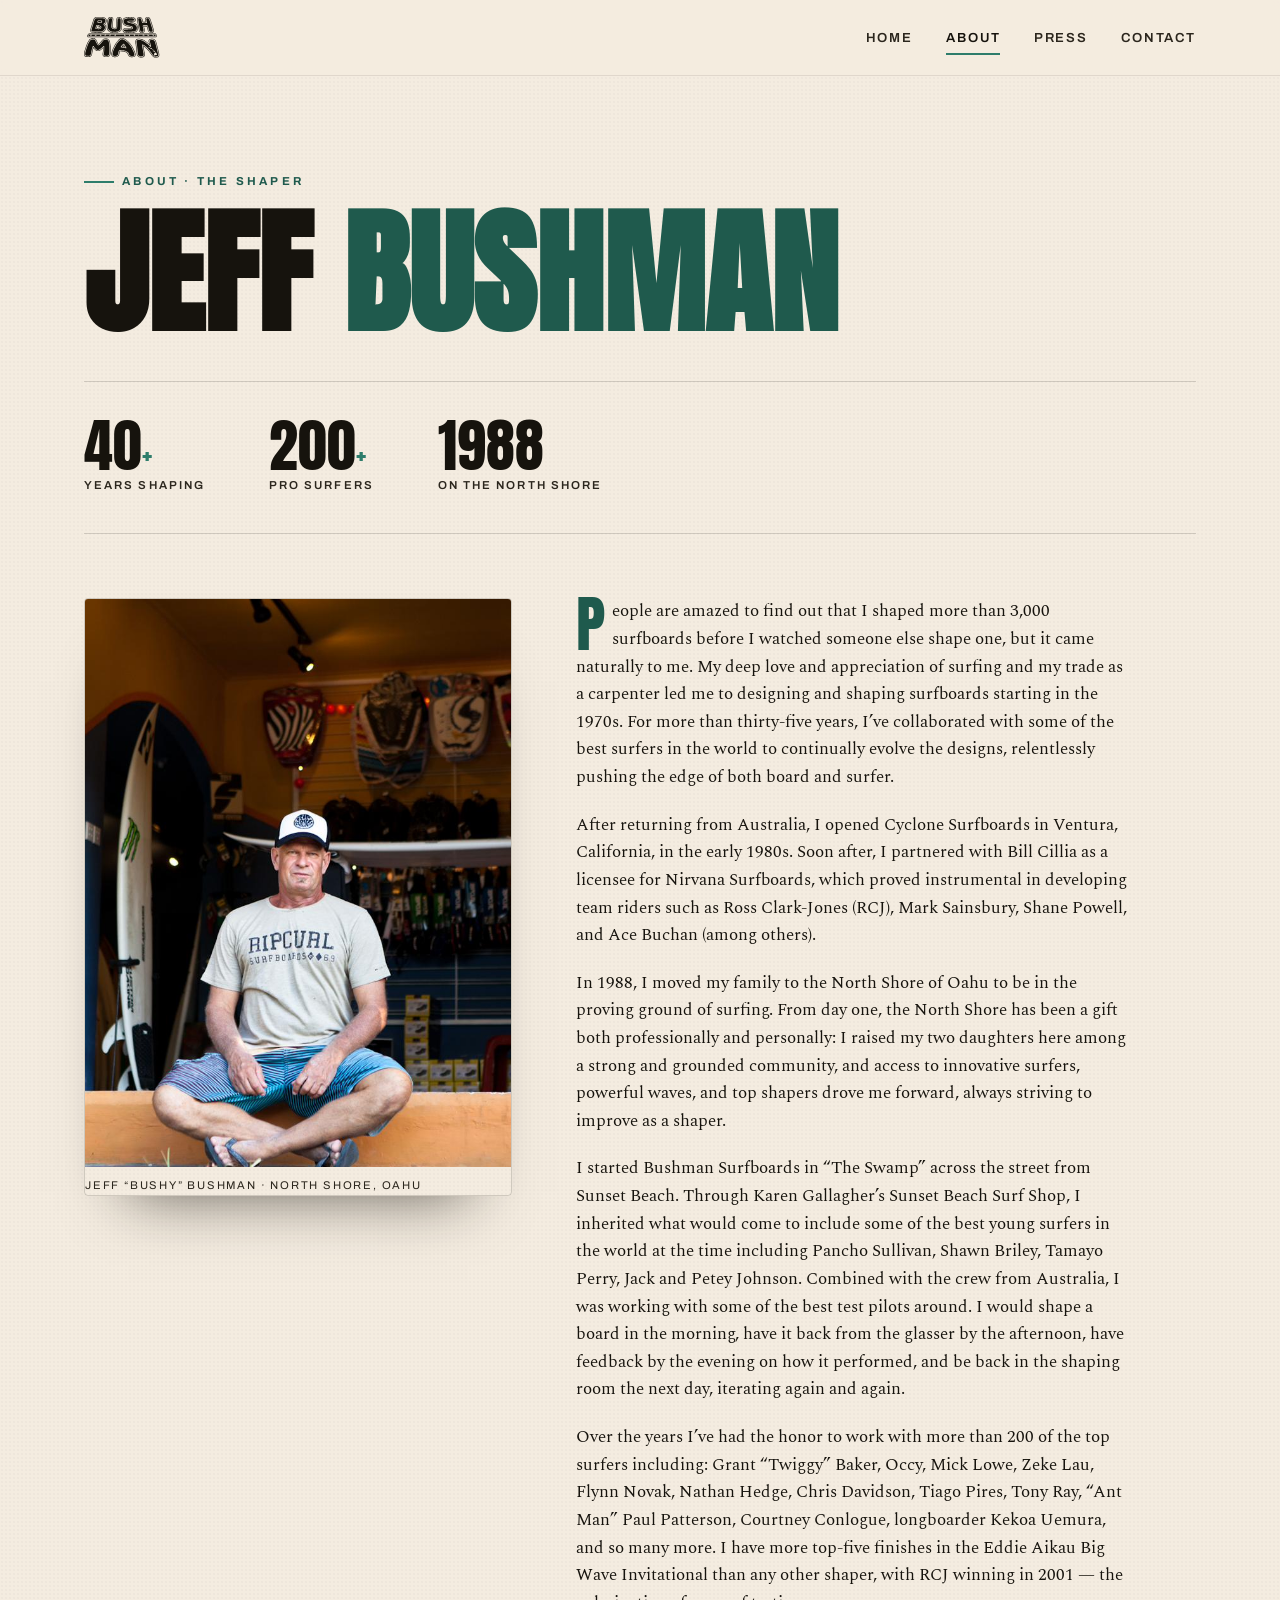
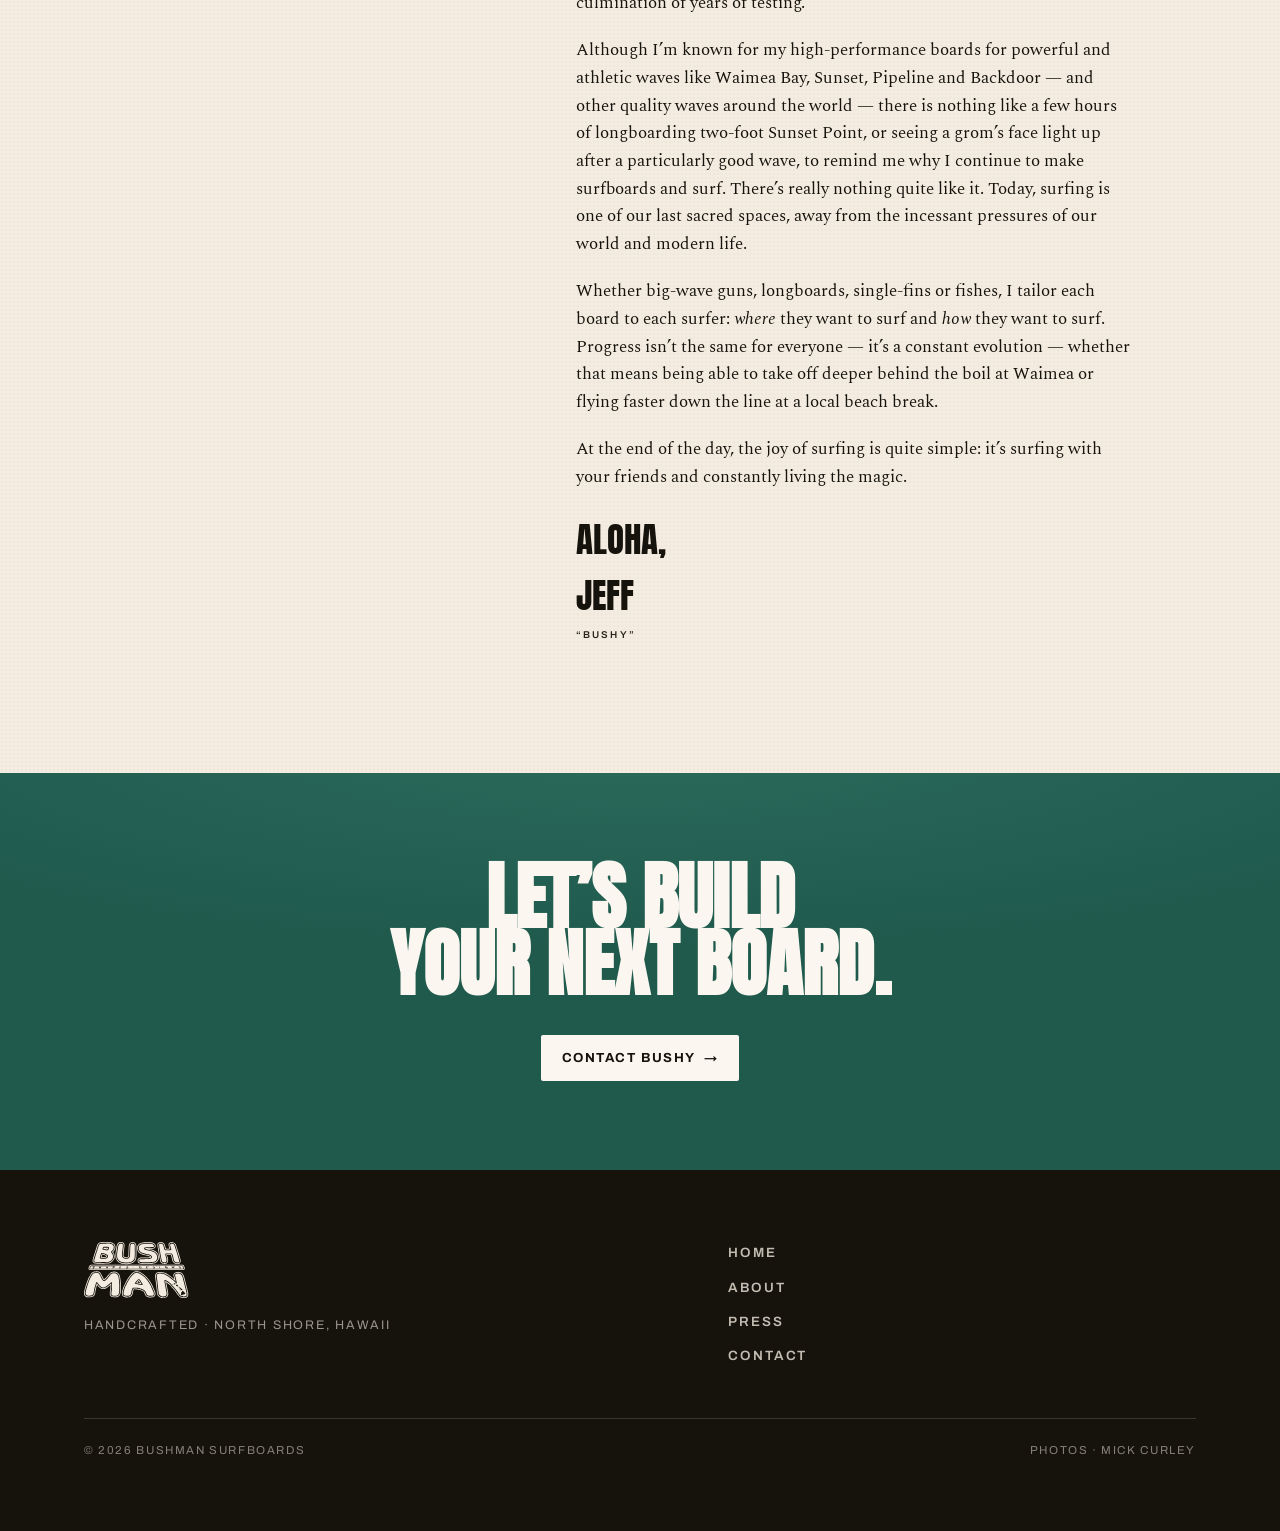
==== about/index.html @ 784e895d "v3 to v4" ====
<!DOCTYPE html>
<html lang="en">
<head>
<meta charset="utf-8">
<meta name="viewport" content="width=device-width, initial-scale=1">
<title>About — Bushman Surfboards</title>
<meta name="description" content="Master shaper Jeff Bushman on shaping more than 3,000 boards before watching anyone else, the move to Hawaii's North Shore in 1988, and four decades of collaboration with the world's best surfers.">
<link rel="canonical" href="https://bushmansurfboards.com/about">
<meta name="theme-color" content="#16130d">
<meta property="og:type" content="website">
<meta property="og:site_name" content="Bushman Surfboards">
<meta property="og:title" content="About — Bushman Surfboards">
<meta property="og:url" content="https://bushmansurfboards.com/about">
<meta property="og:image" content="/assets/img/about_bushman.jpg">
<link rel="preconnect" href="https://fonts.googleapis.com">
<link rel="preconnect" href="https://fonts.gstatic.com" crossorigin>
<link rel="icon" href="/assets/img/logo-ink.svg" type="image/svg+xml">
<link rel="stylesheet" href="/assets/css/style.css">
</head>
<body>

<header class="site-head">
  <div class="wrap head-inner">
    <a class="brand" href="/" aria-label="Bushman Surfboards — home">
      <img class="mark" src="/assets/img/logo-ink.svg" alt="Bushman Shapes Designs" width="78" height="42">
    </a>
    <button class="nav-toggle" aria-label="Menu" aria-controls="primary-nav" aria-expanded="false">
      <span></span><span></span><span></span>
    </button>
    <nav class="nav" id="primary-nav">
      <a href="/">Home</a>
      <a href="/about/" aria-current="page">About</a>
      <a href="/press/">Press</a>
      <a href="/contact/">Contact</a>
    </nav>
  </div>
</header>

<main>
  <section class="wrap page-head">
    <span class="eyebrow">About · The Shaper</span>
    <h1>Jeff <span class="thin">Bushman</span></h1>
  </section>

  <section class="wrap">
    <div class="about-stats reveal">
      <div class="s"><div class="n">40<span class="u">+</span></div><div class="l">Years Shaping</div></div>
      <div class="s"><div class="n">200<span class="u">+</span></div><div class="l">Pro Surfers</div></div>
      <div class="s"><div class="n">1988</div><div class="l">On the North Shore</div></div>
    </div>
  </section>

  <section class="wrap pad-sm" style="padding-top:0">
    <div class="about-grid">
      <figure class="about-portrait reveal">
        <img src="/assets/img/about_bushman.jpg" alt="Jeff Bushman at the surf shop, North Shore, Hawaii" loading="lazy">
        <figcaption>Jeff “Bushy” Bushman · North Shore, Oahu</figcaption>
      </figure>

      <div class="about-body reveal">
        <p>People are amazed to find out that I shaped more than 3,000 surfboards before I watched someone else shape one, but it came naturally to me. My deep love and appreciation of surfing and my trade as a carpenter led me to designing and shaping surfboards starting in the 1970s. For more than thirty-five years, I’ve collaborated with some of the best surfers in the world to continually evolve the designs, relentlessly pushing the edge of both board and surfer.</p>

        <p>After returning from Australia, I opened Cyclone Surfboards in Ventura, California, in the early 1980s. Soon after, I partnered with Bill Cillia as a licensee for Nirvana Surfboards, which proved instrumental in developing team riders such as Ross Clark-Jones (RCJ), Mark Sainsbury, Shane Powell, and Ace Buchan (among others).</p>

        <p>In 1988, I moved my family to the North Shore of Oahu to be in the proving ground of surfing. From day one, the North Shore has been a gift both professionally and personally: I raised my two daughters here among a strong and grounded community, and access to innovative surfers, powerful waves, and top shapers drove me forward, always striving to improve as a shaper.</p>

        <p>I started Bushman Surfboards in “The Swamp” across the street from Sunset Beach. Through Karen Gallagher’s Sunset Beach Surf Shop, I inherited what would come to include some of the best young surfers in the world at the time including Pancho Sullivan, Shawn Briley, Tamayo Perry, Jack and Petey Johnson. Combined with the crew from Australia, I was working with some of the best test pilots around. I would shape a board in the morning, have it back from the glasser by the afternoon, have feedback by the evening on how it performed, and be back in the shaping room the next day, iterating again and again.</p>

        <p>Over the years I’ve had the honor to work with more than 200 of the top surfers including: Grant “Twiggy” Baker, Occy, Mick Lowe, Zeke Lau, Flynn Novak, Nathan Hedge, Chris Davidson, Tiago Pires, Tony Ray, “Ant Man” Paul Patterson, Courtney Conlogue, longboarder Kekoa Uemura, and so many more. I have more top-five finishes in the Eddie Aikau Big Wave Invitational than any other shaper, with RCJ winning in 2001 — the culmination of years of testing.</p>

        <p>Although I’m known for my high-performance boards for powerful and athletic waves like Waimea Bay, Sunset, Pipeline and Backdoor — and other quality waves around the world — there is nothing like a few hours of longboarding two-foot Sunset Point, or seeing a grom’s face light up after a particularly good wave, to remind me why I continue to make surfboards and surf. There’s really nothing quite like it. Today, surfing is one of our last sacred spaces, away from the incessant pressures of our world and modern life.</p>

        <p>Whether big-wave guns, longboards, single-fins or fishes, I tailor each board to each surfer: <em>where</em> they want to surf and <em>how</em> they want to surf. Progress isn’t the same for everyone — it’s a constant evolution — whether that means being able to take off deeper behind the boil at Waimea or flying faster down the line at a local beach break.</p>

        <p>At the end of the day, the joy of surfing is quite simple: it’s surfing with your friends and constantly living the magic.</p>

        <p class="sign">Aloha,<br>Jeff <small>“Bushy”</small></p>
      </div>
    </div>
  </section>

  <section class="cta-band pad-sm">
    <div class="wrap">
      <h2 class="reveal">Let’s build<br>your next board.</h2>
      <a class="btn btn-foam reveal" href="/contact/">Contact Bushy <span class="arrow">→</span></a>
    </div>
  </section>
</main>

<footer class="site-foot">
  <div class="wrap">
    <div class="foot-grid">
      <div>
        <img class="mark" src="/assets/img/logo-paper.svg" alt="Bushman Shapes Designs" width="108" height="58">
        <p class="foot-tag">Handcrafted · North Shore, Hawaii</p>
      </div>
      <nav class="foot-nav" aria-label="Footer">
        <a href="/">Home</a>
        <a href="/about/">About</a>
        <a href="/press/">Press</a>
        <a href="/contact/">Contact</a>
      </nav>
    </div>
    <div class="foot-bar">
      <span>© <span id="year">2026</span> Bushman Surfboards</span>
      <span>Photos · Mick Curley</span>
    </div>
  </div>
</footer>

<script src="/assets/js/main.js" defer></script>
</body>
</html>
---- assets/css/style.css ----
/* =============================================================
   Bushman Surfboards — North Shore, Hawaii
   Aesthetic: sand-and-ink editorial. Warm paper ground, blackboard
   ink, a single ocean-glass accent. Heavy condensed display type
   against a quiet humanist serif for the shaper's voice.
   ============================================================= */

/* ----- Fonts (self-hostable via Google CSS; falls back gracefully) ----- */
@import url('https://fonts.googleapis.com/css2?family=Anton&family=Spectral:ital,wght@0,300;0,400;0,500;0,600;1,400;1,500&family=Archivo:wght@500;600;700&display=swap');

:root{
  /* Palette */
  --ink:        #16130d;   /* near-black warm ink            */
  --ink-soft:   #2b261d;
  --paper:      #f4ece0;   /* warm sand paper                */
  --paper-2:    #ece0cf;   /* slightly deeper sand           */
  --paper-edge: #ddcdb4;
  --glass:      #2e7d6b;   /* ocean-glass green accent       */
  --glass-deep: #1f5a4d;
  --foam:       #fbf7f0;
  --line:       rgba(22,19,13,.16);
  --line-soft:  rgba(22,19,13,.09);

  /* Type */
  --display: 'Anton', 'Arial Narrow', sans-serif;
  --body:    'Spectral', Georgia, 'Times New Roman', serif;
  --ui:      'Archivo', system-ui, sans-serif;

  /* Rhythm */
  --maxw: 1240px;
  --gut:  clamp(20px, 5vw, 64px);
  --nav-h: 76px;
}

/* ----- Reset ----- */
*,*::before,*::after{box-sizing:border-box;margin:0;padding:0}
html{scroll-behavior:smooth;-webkit-text-size-adjust:100%}
body{
  font-family:var(--body);
  color:var(--ink);
  background:var(--paper);
  line-height:1.6;
  font-size:clamp(16px,1.05vw,18px);
  -webkit-font-smoothing:antialiased;
  overflow-x:hidden;
  /* faint paper grain */
  background-image:
    radial-gradient(rgba(22,19,13,.022) 1px, transparent 1.4px);
  background-size:4px 4px;
}
img{display:block;max-width:100%;height:auto}
a{color:inherit;text-decoration:none}
button{font-family:inherit;cursor:pointer;border:none;background:none}

/* ----- Reusable bits ----- */
.wrap{max-width:var(--maxw);margin-inline:auto;padding-inline:var(--gut)}
.eyebrow{
  font-family:var(--ui);font-weight:700;font-size:.72rem;
  letter-spacing:.28em;text-transform:uppercase;color:var(--glass-deep);
  display:inline-flex;align-items:center;gap:.7em;
}
.eyebrow::before{content:"";width:30px;height:2px;background:var(--glass)}

.display{
  font-family:var(--display);font-weight:400;
  line-height:.92;letter-spacing:.005em;text-transform:uppercase;
  -webkit-text-stroke:0;
}

/* Logo as currentColor SVG */
.logo-svg{width:100%;height:auto;color:var(--ink);display:block}

/* Buttons */
.btn{
  font-family:var(--ui);font-weight:700;font-size:.82rem;
  letter-spacing:.12em;text-transform:uppercase;
  display:inline-flex;align-items:center;gap:.6em;
  padding:.95em 1.6em;border-radius:2px;
  transition:transform .25s ease, background .25s ease, color .25s ease;
}
.btn-ink{background:var(--ink);color:var(--paper)}
.btn-ink:hover{background:var(--glass-deep);transform:translateY(-2px)}
.btn-glass{background:var(--glass);color:var(--foam)}
.btn-glass:hover{background:var(--glass-deep);transform:translateY(-2px)}
.btn-line{border:1.5px solid var(--ink);color:var(--ink)}
.btn-line:hover{background:var(--ink);color:var(--paper);transform:translateY(-2px)}
.btn .arrow{transition:transform .25s ease}
.btn:hover .arrow{transform:translateX(4px)}

/* =============================================================
   HEADER / NAV
   ============================================================= */
.site-head{
  position:sticky;top:0;z-index:60;height:var(--nav-h);
  display:flex;align-items:center;
  background:color-mix(in srgb, var(--paper) 88%, transparent);
  backdrop-filter:saturate(1.2) blur(10px);
  border-bottom:1px solid var(--line-soft);
  transition:background .3s ease, border-color .3s ease;
}
.site-head.scrolled{background:color-mix(in srgb,var(--paper) 97%, transparent);border-color:var(--line)}
.head-inner{display:flex;align-items:center;justify-content:space-between;width:100%}
.brand{display:flex;align-items:center;gap:.7em}
.brand .mark{width:auto;height:42px;color:var(--ink);transition:transform .3s ease;display:block}
.brand:hover .mark{transform:rotate(-1.5deg) scale(1.02)}
@media(max-width:820px){.brand .mark{height:36px}}

.nav{display:flex;align-items:center;gap:clamp(18px,2.6vw,40px)}
.nav a{
  font-family:var(--ui);font-weight:600;font-size:.82rem;
  letter-spacing:.14em;text-transform:uppercase;
  position:relative;padding:.4em 0;color:var(--ink-soft);
  transition:color .2s ease;
}
.nav a::after{
  content:"";position:absolute;left:0;bottom:-2px;height:2px;width:0;
  background:var(--glass);transition:width .28s ease;
}
.nav a:hover{color:var(--ink)}
.nav a:hover::after,.nav a[aria-current="page"]::after{width:100%}
.nav a[aria-current="page"]{color:var(--ink)}

.nav-toggle{display:none;width:42px;height:42px;flex-direction:column;
  justify-content:center;gap:5px;align-items:center}
.nav-toggle span{display:block;width:24px;height:2px;background:var(--ink);
  transition:transform .3s ease,opacity .3s ease}
.nav-toggle[aria-expanded="true"] span:nth-child(1){transform:translateY(7px) rotate(45deg)}
.nav-toggle[aria-expanded="true"] span:nth-child(2){opacity:0}
.nav-toggle[aria-expanded="true"] span:nth-child(3){transform:translateY(-7px) rotate(-45deg)}

@media (max-width:820px){
  .nav-toggle{display:flex}
  .nav{
    position:fixed;inset:var(--nav-h) 0 auto 0;flex-direction:column;
    align-items:flex-start;gap:0;background:var(--paper);
    border-bottom:1px solid var(--line);padding:8px var(--gut) 22px;
    transform:translateY(-120%);transition:transform .38s cubic-bezier(.2,.8,.2,1);
    box-shadow:0 24px 40px -28px rgba(22,19,13,.5);
  }
  .nav.open{transform:translateY(0)}
  .nav a{width:100%;padding:1em 0;border-bottom:1px solid var(--line-soft);font-size:1rem}
  .nav a::after{display:none}
}

/* =============================================================
   HERO + CAROUSEL (home)
   ============================================================= */
.hero{position:relative;min-height:calc(100svh - var(--nav-h));display:flex;flex-direction:column}
.carousel{position:absolute;inset:0;overflow:hidden;background:var(--ink)}
.slide{
  position:absolute;inset:0;opacity:0;
  background-size:cover;background-position:center;
  transition:opacity 1.3s ease;
  transform:scale(1.06);
}
.slide.active{opacity:1;animation:kenburns 7.5s ease forwards}
@keyframes kenburns{from{transform:scale(1.06)}to{transform:scale(1.12)}}
/* legibility wash: warm at the foot, clear up top */
.carousel::after{
  content:"";position:absolute;inset:0;
  background:
    linear-gradient(180deg, rgba(22,19,13,.36) 0%, rgba(22,19,13,0) 26%),
    linear-gradient(0deg, rgba(22,19,13,.82) 4%, rgba(22,19,13,.18) 42%, rgba(22,19,13,0) 70%);
}
.hero-inner{
  position:relative;z-index:2;margin-top:auto;width:100%;
  padding-bottom:clamp(32px,6vh,72px);color:var(--foam);
}
.hero-eyebrow{color:#cfe7df}
.hero-eyebrow::before{background:var(--glass)}
.hero h1{
  font-family:var(--display);text-transform:uppercase;line-height:.86;
  font-size:clamp(3.2rem,12.5vw,10.5rem);letter-spacing:.004em;
  margin:.18em 0 .12em;text-shadow:0 2px 30px rgba(0,0,0,.35);
}
.hero h1 .thin{display:block;font-size:.34em;letter-spacing:.32em;
  font-family:var(--ui);font-weight:600;color:#d8eae3;margin-top:.6em;text-shadow:none}
.hero-sub{
  max-width:46ch;font-size:clamp(1.05rem,1.6vw,1.35rem);
  color:#f1e9dc;font-weight:400;
}
.hero-cta{display:flex;gap:14px;flex-wrap:wrap;margin-top:1.6em}

/* carousel dots */
.dots{position:absolute;right:var(--gut);bottom:clamp(32px,6vh,72px);z-index:3;
  display:flex;gap:10px}
.dots button{width:34px;height:3px;background:rgba(251,247,240,.34);border-radius:2px;
  transition:background .3s ease,transform .3s ease}
.dots button[aria-selected="true"]{background:var(--foam);transform:scaleY(1.8)}
.cap{position:absolute;left:var(--gut);bottom:14px;z-index:3;
  font-family:var(--ui);font-size:.7rem;letter-spacing:.18em;text-transform:uppercase;
  color:rgba(251,247,240,.66)}
@media(max-width:820px){.dots{bottom:auto;top:18px}.cap{display:none}}

/* =============================================================
   SECTIONS
   ============================================================= */
section{position:relative}
.pad{padding-block:clamp(64px,10vw,140px)}
.pad-sm{padding-block:clamp(48px,7vw,90px)}

/* Statement / intro band */
.statement{background:var(--paper);border-bottom:1px solid var(--line-soft)}
.statement .grid{display:grid;grid-template-columns:1fr 1.1fr;gap:clamp(32px,6vw,90px);align-items:center}
.statement h2{font-family:var(--display);text-transform:uppercase;
  font-size:clamp(2.1rem,5.2vw,4.2rem);line-height:.95;margin-bottom:.4em}
.statement p{font-size:clamp(1.05rem,1.5vw,1.25rem);max-width:54ch;color:var(--ink-soft)}
.statement p + p{margin-top:1em}
@media(max-width:820px){.statement .grid{grid-template-columns:1fr;gap:28px}}

/* Stats strip */
.stats{background:var(--ink);color:var(--paper)}
.stats .row{display:grid;grid-template-columns:repeat(3,1fr);gap:1px;background:rgba(244,236,224,.14)}
.stat{background:var(--ink);padding:clamp(28px,4vw,52px) clamp(18px,3vw,40px);text-align:center}
.stat .n{font-family:var(--display);font-size:clamp(3rem,7vw,5.4rem);line-height:.9;color:var(--foam)}
.stat .n .u{color:var(--glass);font-size:.5em;vertical-align:.18em;margin-left:.04em}
.stat .l{font-family:var(--ui);font-weight:600;font-size:.74rem;letter-spacing:.2em;
  text-transform:uppercase;color:rgba(244,236,224,.7);margin-top:.7em}
@media(max-width:680px){.stats .row{grid-template-columns:1fr}}

/* Feature / video band */
.feature{background:var(--paper-2)}
.feature .grid{display:grid;grid-template-columns:1.15fr 1fr;gap:clamp(28px,5vw,72px);align-items:center}
.video-frame{position:relative;aspect-ratio:16/9;border-radius:4px;overflow:hidden;
  background:var(--ink);box-shadow:0 36px 60px -40px rgba(22,19,13,.7);
  border:1px solid var(--line)}
.video-frame iframe{position:absolute;inset:0;width:100%;height:100%;border:0}
.video-poster{position:absolute;inset:0;background-size:cover;background-position:center;
  display:flex;align-items:center;justify-content:center;cursor:pointer}
.video-poster::after{content:"";position:absolute;inset:0;background:rgba(22,19,13,.32)}
.play{position:relative;z-index:2;width:84px;height:84px;border-radius:50%;
  background:rgba(251,247,240,.92);display:grid;place-items:center;
  transition:transform .3s ease,background .3s ease}
.play svg{width:30px;height:30px;margin-left:4px;color:var(--ink)}
.video-poster:hover .play{transform:scale(1.08);background:var(--foam)}
.feature h2{font-family:var(--display);text-transform:uppercase;
  font-size:clamp(1.9rem,4.4vw,3.4rem);line-height:.96;margin-bottom:.45em}
.feature p{color:var(--ink-soft);max-width:46ch}
@media(max-width:820px){.feature .grid{grid-template-columns:1fr;gap:26px}}

/* CTA band */
.cta-band{background:var(--glass-deep);color:var(--foam);text-align:center;overflow:hidden;position:relative}
.cta-band::before{content:"";position:absolute;inset:0;opacity:.16;
  background:radial-gradient(120% 90% at 50% -10%, #6fc3ad 0%, transparent 60%)}
.cta-band h2{font-family:var(--display);text-transform:uppercase;position:relative;
  font-size:clamp(2.2rem,6vw,4.6rem);line-height:.92;margin-bottom:.5em}
.cta-band .btn{position:relative}
.cta-band .btn-foam{background:var(--foam);color:var(--ink)}
.cta-band .btn-foam:hover{background:var(--paper);transform:translateY(-2px)}

/* =============================================================
   PAGE HEADER (interior pages)
   ============================================================= */
.page-head{padding-top:clamp(48px,7vw,96px);padding-bottom:clamp(24px,4vw,48px)}
.page-head h1{font-family:var(--display);text-transform:uppercase;
  font-size:clamp(3rem,11vw,8.5rem);line-height:.86;margin-top:.18em}
.page-head h1 .thin{display:inline-block;color:var(--glass-deep)}

/* ----- About ----- */
.about-stats{display:flex;flex-wrap:wrap;gap:clamp(20px,5vw,64px);
  border-top:1px solid var(--line);border-bottom:1px solid var(--line);
  padding-block:clamp(24px,3vw,40px);margin-bottom:clamp(36px,5vw,64px)}
.about-stats .s .n{font-family:var(--display);font-size:clamp(2.4rem,5vw,3.6rem);line-height:.9}
.about-stats .s .n .u{color:var(--glass);font-size:.5em;vertical-align:.18em}
.about-stats .s .l{font-family:var(--ui);font-weight:600;font-size:.72rem;
  letter-spacing:.18em;text-transform:uppercase;color:var(--ink-soft);margin-top:.4em}
.about-grid{display:grid;grid-template-columns:1fr 1.45fr;gap:clamp(32px,5vw,72px);align-items:start}
.about-portrait{position:relative;border-radius:4px;overflow:hidden;
  box-shadow:0 40px 60px -44px rgba(22,19,13,.7);border:1px solid var(--line)}
.about-portrait img{width:100%;aspect-ratio:3/4;object-fit:cover}
.about-portrait figcaption{font-family:var(--ui);font-size:.7rem;letter-spacing:.16em;
  text-transform:uppercase;color:var(--ink-soft);padding:.9em 0 0}
.about-body{max-width:62ch;font-size:clamp(1.04rem,1.35vw,1.18rem)}
.about-body p{margin-bottom:1.15em}
.about-body p:first-child::first-letter{
  font-family:var(--display);float:left;font-size:3.6em;line-height:.72;
  padding:.06em .12em 0 0;color:var(--glass-deep)}
.about-body em{font-style:italic;color:var(--ink)}
.sign{font-family:var(--display);text-transform:uppercase;font-size:clamp(1.6rem,3vw,2.2rem);
  margin-top:.4em;color:var(--ink)}
.sign small{display:block;font-family:var(--ui);font-weight:600;font-size:.62rem;
  letter-spacing:.22em;color:var(--ink-soft);margin-top:.3em}
@media(max-width:900px){.about-grid{grid-template-columns:1fr;gap:32px}
  .about-portrait{max-width:420px}}

/* ----- Press ----- */
.press-list{border-top:1px solid var(--ink)}
.press-item{display:flex;align-items:center;gap:clamp(16px,3vw,40px);
  padding:clamp(22px,3.4vw,40px) 0;border-bottom:1px solid var(--line);
  transition:padding-left .3s ease,background .3s ease}
.press-item:hover{padding-left:12px;background:linear-gradient(90deg,var(--paper-2),transparent 60%)}
.press-num{font-family:var(--display);font-size:clamp(1.4rem,2.4vw,2rem);color:var(--glass);
  min-width:2.2ch}
.press-main{flex:1}
.press-main h3{font-family:var(--display);text-transform:uppercase;line-height:.98;
  font-size:clamp(1.3rem,3vw,2.2rem)}
.press-main .src{font-family:var(--ui);font-weight:600;font-size:.74rem;letter-spacing:.16em;
  text-transform:uppercase;color:var(--ink-soft);margin-top:.5em}
.press-arrow{font-family:var(--ui);font-size:1.4rem;color:var(--ink);
  transition:transform .3s ease,color .3s ease}
.press-item:hover .press-arrow{transform:translate(4px,-4px);color:var(--glass-deep)}
.press-note{font-size:1.05rem;color:var(--ink-soft);margin-bottom:clamp(28px,4vw,48px);max-width:54ch}
.press-note a{color:var(--glass-deep);text-decoration:underline;text-underline-offset:3px}

/* ----- Contact ----- */
.contact-grid{display:grid;grid-template-columns:1.1fr .9fr;gap:clamp(32px,5vw,80px);align-items:start}
.contact-lead{font-size:clamp(1.1rem,1.6vw,1.35rem);color:var(--ink-soft);max-width:46ch;margin-bottom:1.6em}
.email-card{background:var(--ink);color:var(--paper);border-radius:4px;
  padding:clamp(26px,4vw,40px);box-shadow:0 36px 56px -42px rgba(22,19,13,.7)}
.email-card .k{font-family:var(--ui);font-weight:600;font-size:.72rem;letter-spacing:.2em;
  text-transform:uppercase;color:var(--glass)}
.email-card .addr{font-family:var(--display);text-transform:none;word-break:break-word;
  font-size:clamp(1.3rem,2.6vw,2rem);line-height:1.05;margin:.4em 0 1em;color:var(--foam)}
.workshop{background:var(--paper-2);border:1px solid var(--line);border-radius:4px;
  padding:clamp(26px,4vw,40px)}
.workshop h2{font-family:var(--display);text-transform:uppercase;
  font-size:clamp(1.6rem,3.4vw,2.6rem);line-height:.95;margin:.3em 0 .5em}
.workshop p{color:var(--ink-soft)}
@media(max-width:820px){.contact-grid{grid-template-columns:1fr;gap:32px}}

/* =============================================================
   FOOTER
   ============================================================= */
.site-foot{background:var(--ink);color:var(--paper);padding-block:clamp(48px,6vw,72px)}
.foot-grid{display:grid;grid-template-columns:1.3fr 1fr;gap:36px;align-items:start}
.foot-grid .mark{width:auto;height:58px;color:var(--paper);margin-bottom:1em;display:block}
.foot-tag{font-family:var(--ui);font-size:.78rem;letter-spacing:.14em;text-transform:uppercase;
  color:rgba(244,236,224,.6)}
.foot-nav{display:flex;flex-direction:column;gap:.8em}
.foot-nav a{font-family:var(--ui);font-weight:600;font-size:.84rem;letter-spacing:.14em;
  text-transform:uppercase;color:rgba(244,236,224,.78);transition:color .2s ease,padding .2s ease}
.foot-nav a:hover{color:var(--foam);padding-left:6px}
.foot-bar{display:flex;justify-content:space-between;flex-wrap:wrap;gap:12px;
  margin-top:clamp(32px,4vw,52px);padding-top:22px;border-top:1px solid rgba(244,236,224,.16);
  font-family:var(--ui);font-size:.72rem;letter-spacing:.14em;text-transform:uppercase;
  color:rgba(244,236,224,.5)}
@media(max-width:680px){.foot-grid{grid-template-columns:1fr;gap:28px}}

/* =============================================================
   SCROLL REVEAL
   ============================================================= */
.reveal{opacity:0;transform:translateY(22px);transition:opacity .8s ease,transform .8s ease}
.reveal.in{opacity:1;transform:none}
@media(prefers-reduced-motion:reduce){
  *{animation:none!important;transition:none!important}
  .reveal{opacity:1;transform:none}
  .slide.active{animation:none}
}
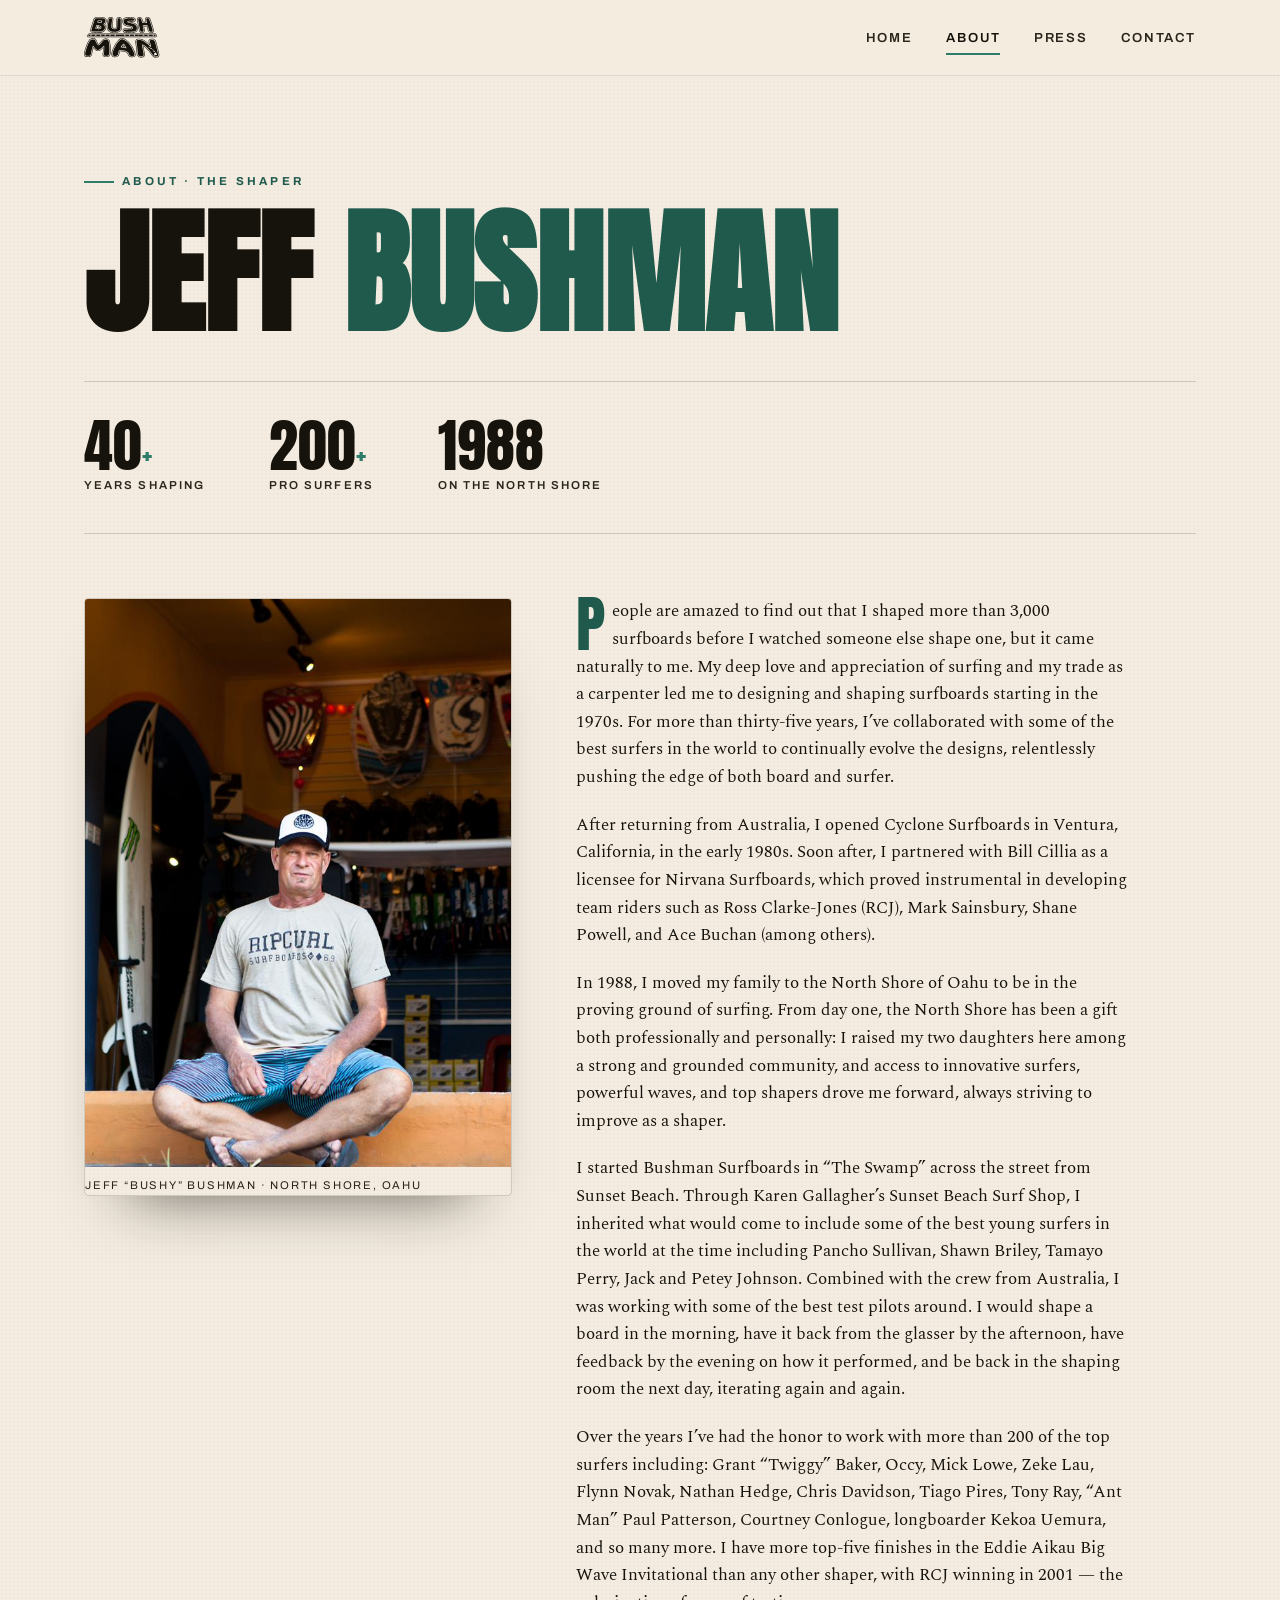
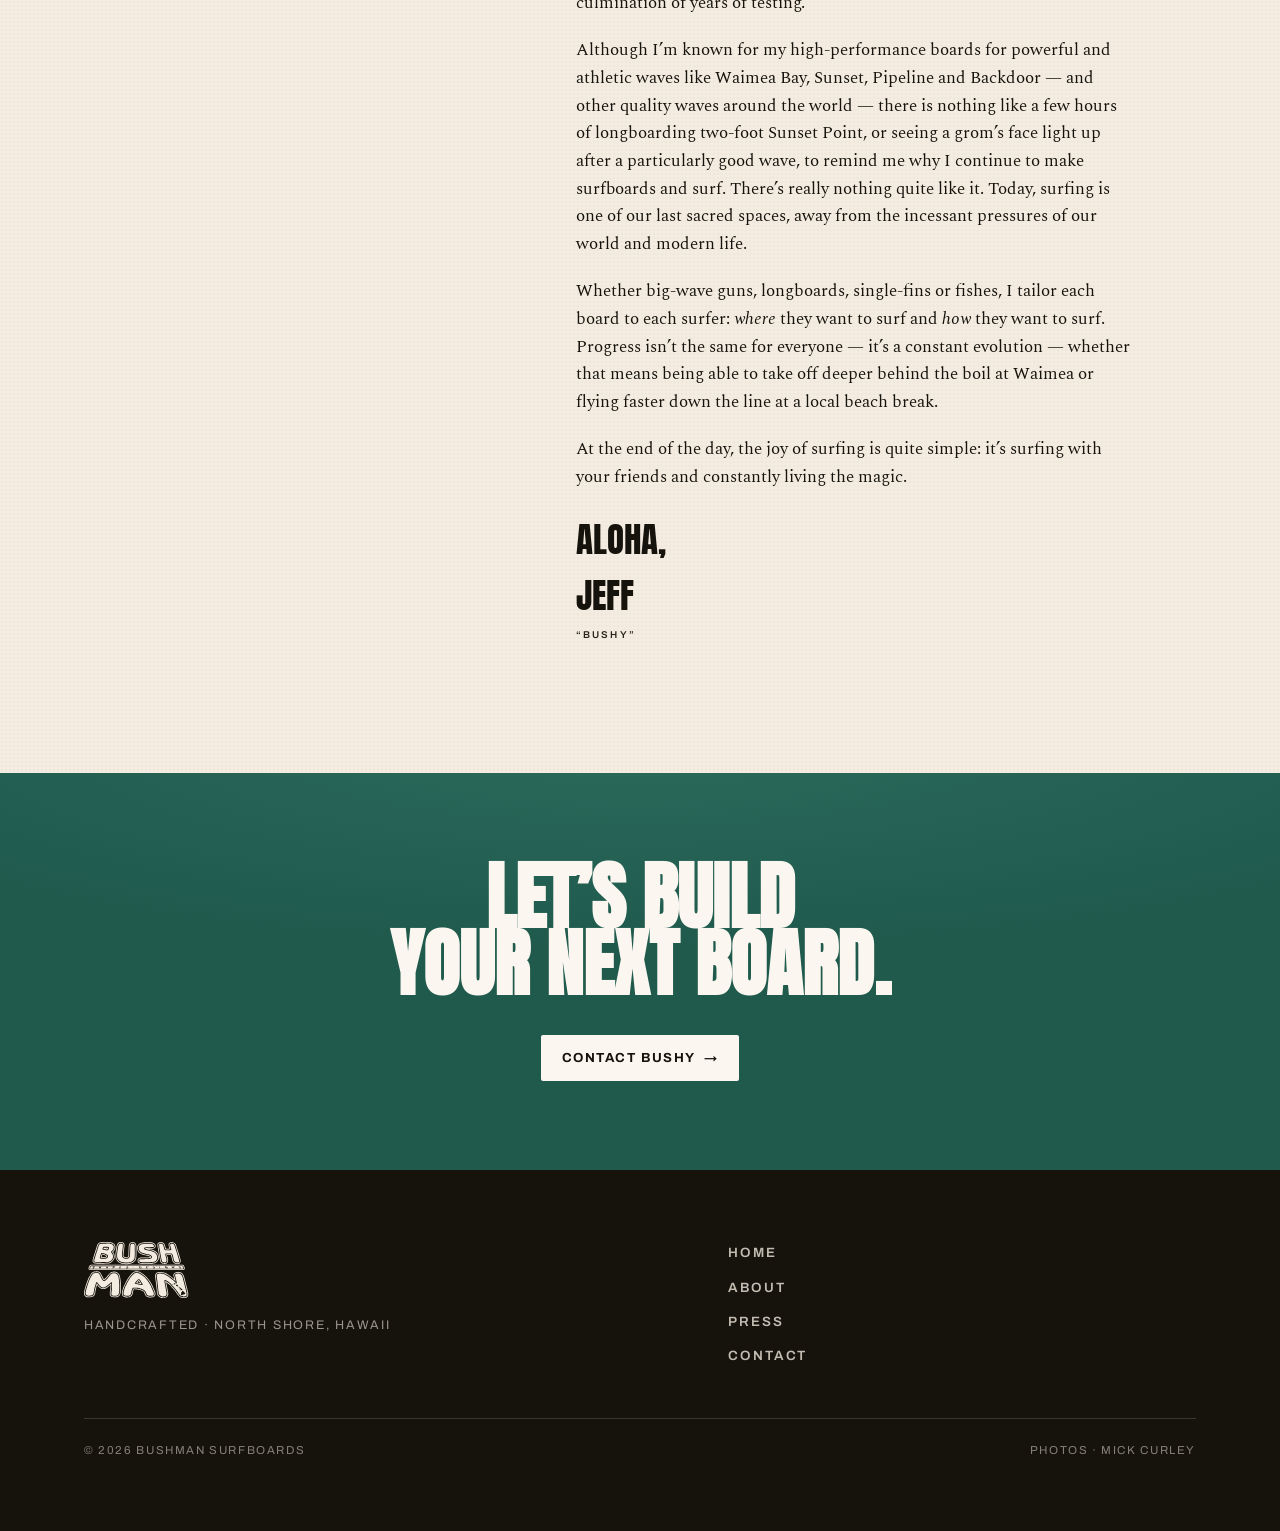
==== commit d5e92909: "Add hero wordmark logo, SEO/a11y fixes, and perf improvements - Trace the bushman wordmark to SVG an" ====
--- a/about/index.html
+++ b/about/index.html
@@ -5,15 +5,16 @@
 <meta name="viewport" content="width=device-width, initial-scale=1">
 <title>About — Bushman Surfboards</title>
 <meta name="description" content="Master shaper Jeff Bushman on shaping more than 3,000 boards before watching anyone else, the move to Hawaii's North Shore in 1988, and four decades of collaboration with the world's best surfers.">
-<link rel="canonical" href="https://bushmansurfboards.com/about">
+<link rel="canonical" href="https://bushmansurfboards.com/about/">
 <meta name="theme-color" content="#16130d">
 <meta property="og:type" content="website">
 <meta property="og:site_name" content="Bushman Surfboards">
 <meta property="og:title" content="About — Bushman Surfboards">
-<meta property="og:url" content="https://bushmansurfboards.com/about">
+<meta property="og:url" content="https://bushmansurfboards.com/about/">
 <meta property="og:image" content="/assets/img/about_bushman.jpg">
 <link rel="preconnect" href="https://fonts.googleapis.com">
 <link rel="preconnect" href="https://fonts.gstatic.com" crossorigin>
+<link rel="stylesheet" href="https://fonts.googleapis.com/css2?family=Anton&family=Spectral:ital,wght@0,300;0,400;0,500;0,600;1,400;1,500&family=Archivo:wght@500;600;700&display=swap">
 <link rel="icon" href="/assets/img/logo-ink.svg" type="image/svg+xml">
 <link rel="stylesheet" href="/assets/css/style.css">
 </head>
@@ -60,7 +61,7 @@
       <div class="about-body reveal">
         <p>People are amazed to find out that I shaped more than 3,000 surfboards before I watched someone else shape one, but it came naturally to me. My deep love and appreciation of surfing and my trade as a carpenter led me to designing and shaping surfboards starting in the 1970s. For more than thirty-five years, I’ve collaborated with some of the best surfers in the world to continually evolve the designs, relentlessly pushing the edge of both board and surfer.</p>
 
-        <p>After returning from Australia, I opened Cyclone Surfboards in Ventura, California, in the early 1980s. Soon after, I partnered with Bill Cillia as a licensee for Nirvana Surfboards, which proved instrumental in developing team riders such as Ross Clark-Jones (RCJ), Mark Sainsbury, Shane Powell, and Ace Buchan (among others).</p>
+        <p>After returning from Australia, I opened Cyclone Surfboards in Ventura, California, in the early 1980s. Soon after, I partnered with Bill Cillia as a licensee for Nirvana Surfboards, which proved instrumental in developing team riders such as Ross Clarke-Jones (RCJ), Mark Sainsbury, Shane Powell, and Ace Buchan (among others).</p>
 
         <p>In 1988, I moved my family to the North Shore of Oahu to be in the proving ground of surfing. From day one, the North Shore has been a gift both professionally and personally: I raised my two daughters here among a strong and grounded community, and access to innovative surfers, powerful waves, and top shapers drove me forward, always striving to improve as a shaper.</p>
 
--- a/assets/css/style.css
+++ b/assets/css/style.css
@@ -5,8 +5,7 @@
    against a quiet humanist serif for the shaper's voice.
    ============================================================= */
 
-/* ----- Fonts (self-hostable via Google CSS; falls back gracefully) ----- */
-@import url('https://fonts.googleapis.com/css2?family=Anton&family=Spectral:ital,wght@0,300;0,400;0,500;0,600;1,400;1,500&family=Archivo:wght@500;600;700&display=swap');
+/* ----- Fonts loaded via <link> in each page <head> for parallel fetch ----- */
 
 :root{
   /* Palette */
@@ -84,6 +83,10 @@
 .btn-glass:hover{background:var(--glass-deep);transform:translateY(-2px)}
 .btn-line{border:1.5px solid var(--ink);color:var(--ink)}
 .btn-line:hover{background:var(--ink);color:var(--paper);transform:translateY(-2px)}
+.btn-foam{background:var(--foam);color:var(--ink)}
+.btn-foam:hover{background:var(--paper);transform:translateY(-2px)}
+.btn-line-foam{border-color:var(--foam);color:var(--foam)}
+.btn-line-foam:hover{background:var(--foam);color:var(--ink);transform:translateY(-2px)}
 .btn .arrow{transition:transform .25s ease}
 .btn:hover .arrow{transform:translateX(4px)}
 
@@ -171,10 +174,12 @@
 .hero h1{
   font-family:var(--display);text-transform:uppercase;line-height:.86;
   font-size:clamp(3.2rem,12.5vw,10.5rem);letter-spacing:.004em;
-  margin:.18em 0 .12em;text-shadow:0 2px 30px rgba(0,0,0,.35);
-}
-.hero h1 .thin{display:block;font-size:.34em;letter-spacing:.32em;
-  font-family:var(--ui);font-weight:600;color:#d8eae3;margin-top:.6em;text-shadow:none}
+  margin:.18em 0 .12em;
+}
+.hero-mark{display:block;width:min(640px,86vw);height:auto;
+  filter:drop-shadow(0 2px 26px rgba(0,0,0,.4))}
+.hero h1 .thin{display:block;font-size:clamp(1rem,3.2vw,2.6rem);letter-spacing:.32em;
+  font-family:var(--ui);font-weight:600;color:#d8eae3;margin-top:.7em;text-shadow:none}
 .hero-sub{
   max-width:46ch;font-size:clamp(1.05rem,1.6vw,1.35rem);
   color:#f1e9dc;font-weight:400;
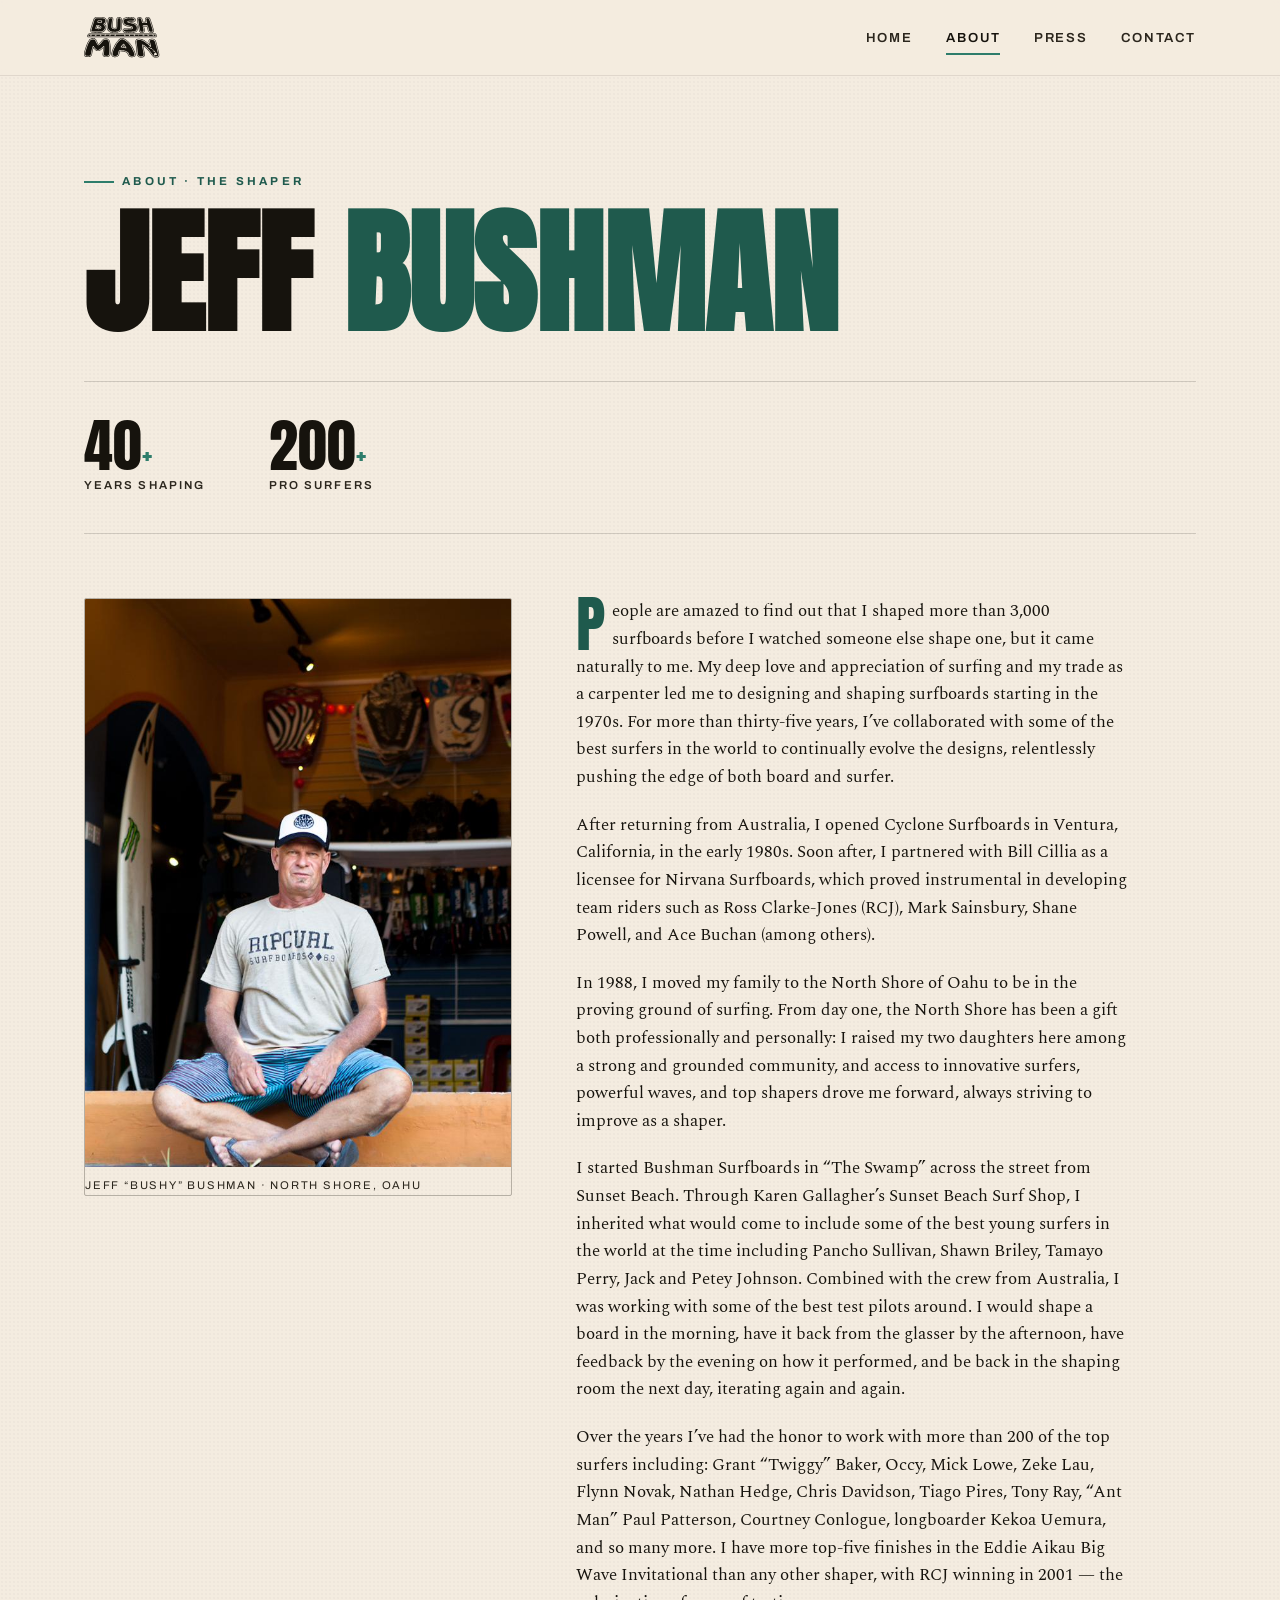
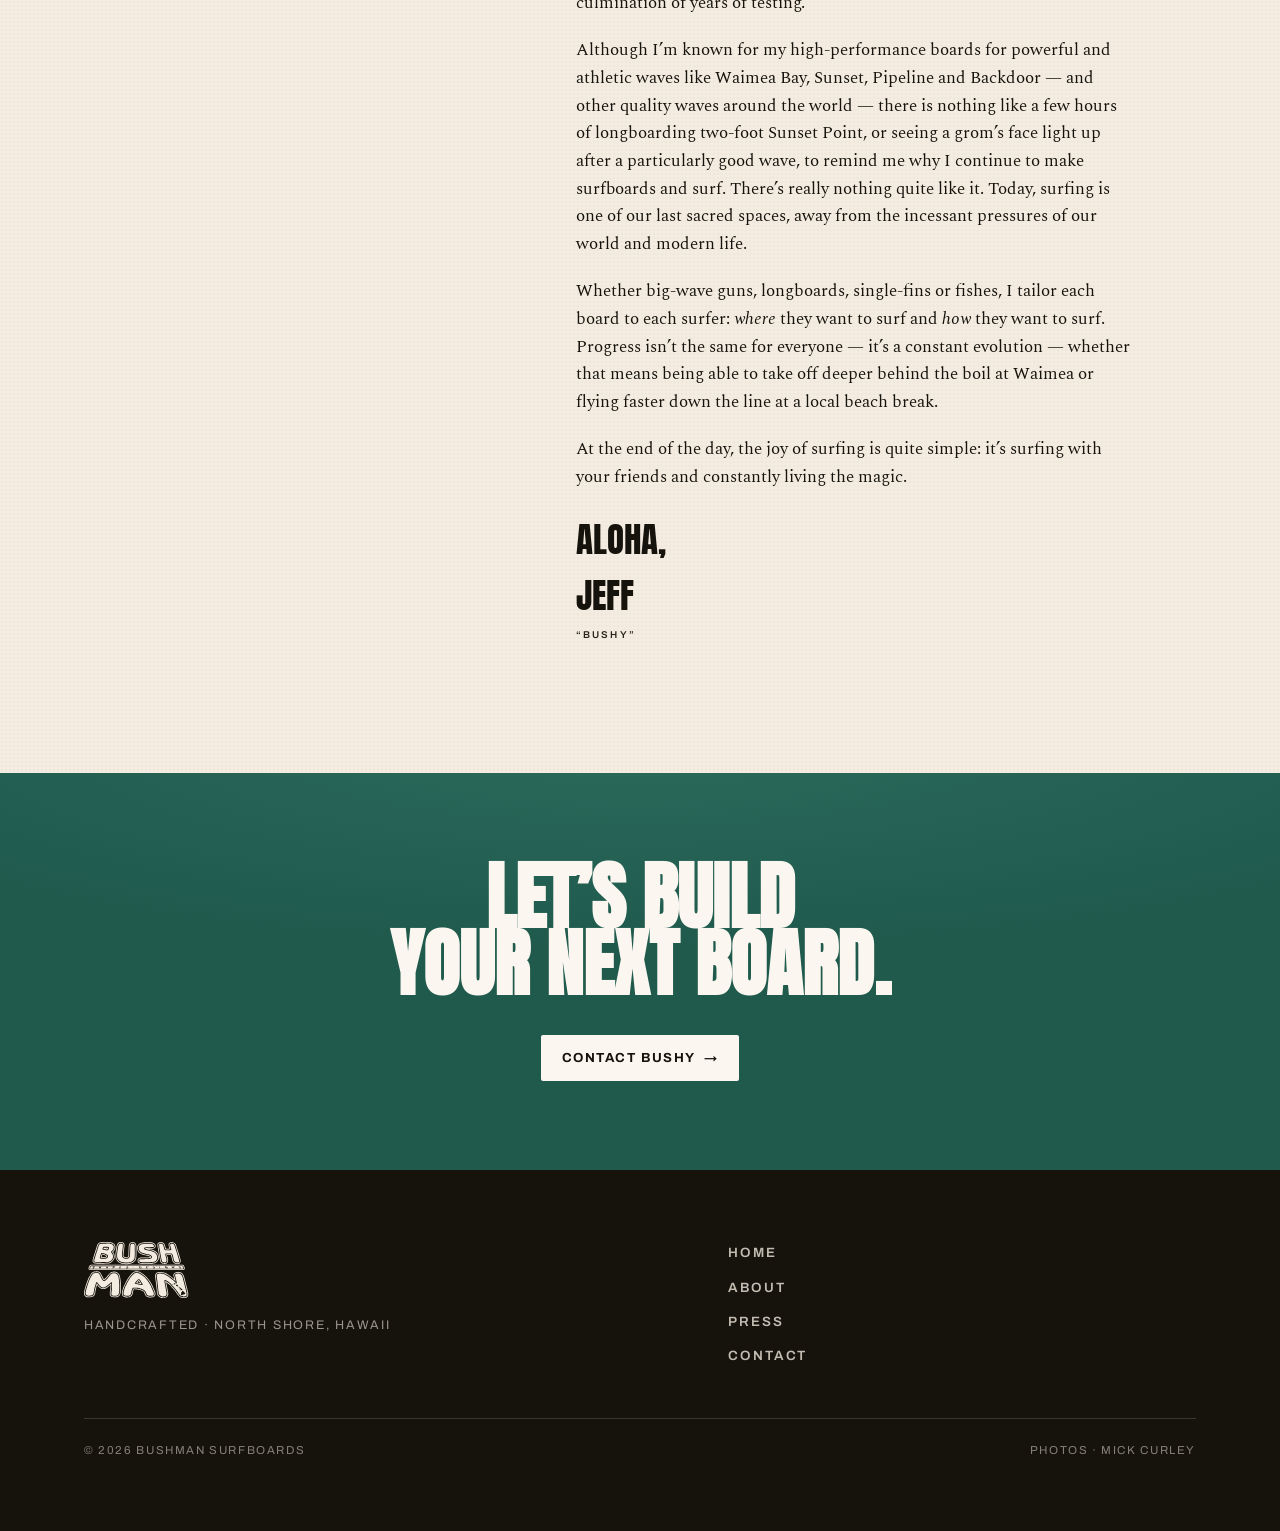
==== commit 80559f84: "Refine hero wordmark size, flatten About portrait, trim About stats - Cap the hero wordmark at ~half" ====
--- a/about/index.html
+++ b/about/index.html
@@ -47,7 +47,6 @@
     <div class="about-stats reveal">
       <div class="s"><div class="n">40<span class="u">+</span></div><div class="l">Years Shaping</div></div>
       <div class="s"><div class="n">200<span class="u">+</span></div><div class="l">Pro Surfers</div></div>
-      <div class="s"><div class="n">1988</div><div class="l">On the North Shore</div></div>
     </div>
   </section>
 
--- a/assets/css/style.css
+++ b/assets/css/style.css
@@ -176,10 +176,10 @@
   font-size:clamp(3.2rem,12.5vw,10.5rem);letter-spacing:.004em;
   margin:.18em 0 .12em;
 }
-.hero-mark{display:block;width:min(640px,86vw);height:auto;
+.hero-mark{display:block;width:clamp(260px,50vw,580px);height:auto;
   filter:drop-shadow(0 2px 26px rgba(0,0,0,.4))}
-.hero h1 .thin{display:block;font-size:clamp(1rem,3.2vw,2.6rem);letter-spacing:.32em;
-  font-family:var(--ui);font-weight:600;color:#d8eae3;margin-top:.7em;text-shadow:none}
+.hero h1 .thin{display:block;font-size:clamp(.85rem,2.3vw,1.7rem);letter-spacing:.3em;
+  font-family:var(--ui);font-weight:600;color:#d8eae3;margin-top:.6em;text-shadow:none}
 .hero-sub{
   max-width:46ch;font-size:clamp(1.05rem,1.6vw,1.35rem);
   color:#f1e9dc;font-weight:400;
@@ -270,8 +270,8 @@
 .about-stats .s .l{font-family:var(--ui);font-weight:600;font-size:.72rem;
   letter-spacing:.18em;text-transform:uppercase;color:var(--ink-soft);margin-top:.4em}
 .about-grid{display:grid;grid-template-columns:1fr 1.45fr;gap:clamp(32px,5vw,72px);align-items:start}
-.about-portrait{position:relative;border-radius:4px;overflow:hidden;
-  box-shadow:0 40px 60px -44px rgba(22,19,13,.7);border:1px solid var(--line)}
+.about-portrait{position:relative;border-radius:2px;overflow:hidden;
+  border:1px solid rgba(22,19,13,.28)}
 .about-portrait img{width:100%;aspect-ratio:3/4;object-fit:cover}
 .about-portrait figcaption{font-family:var(--ui);font-size:.7rem;letter-spacing:.16em;
   text-transform:uppercase;color:var(--ink-soft);padding:.9em 0 0}
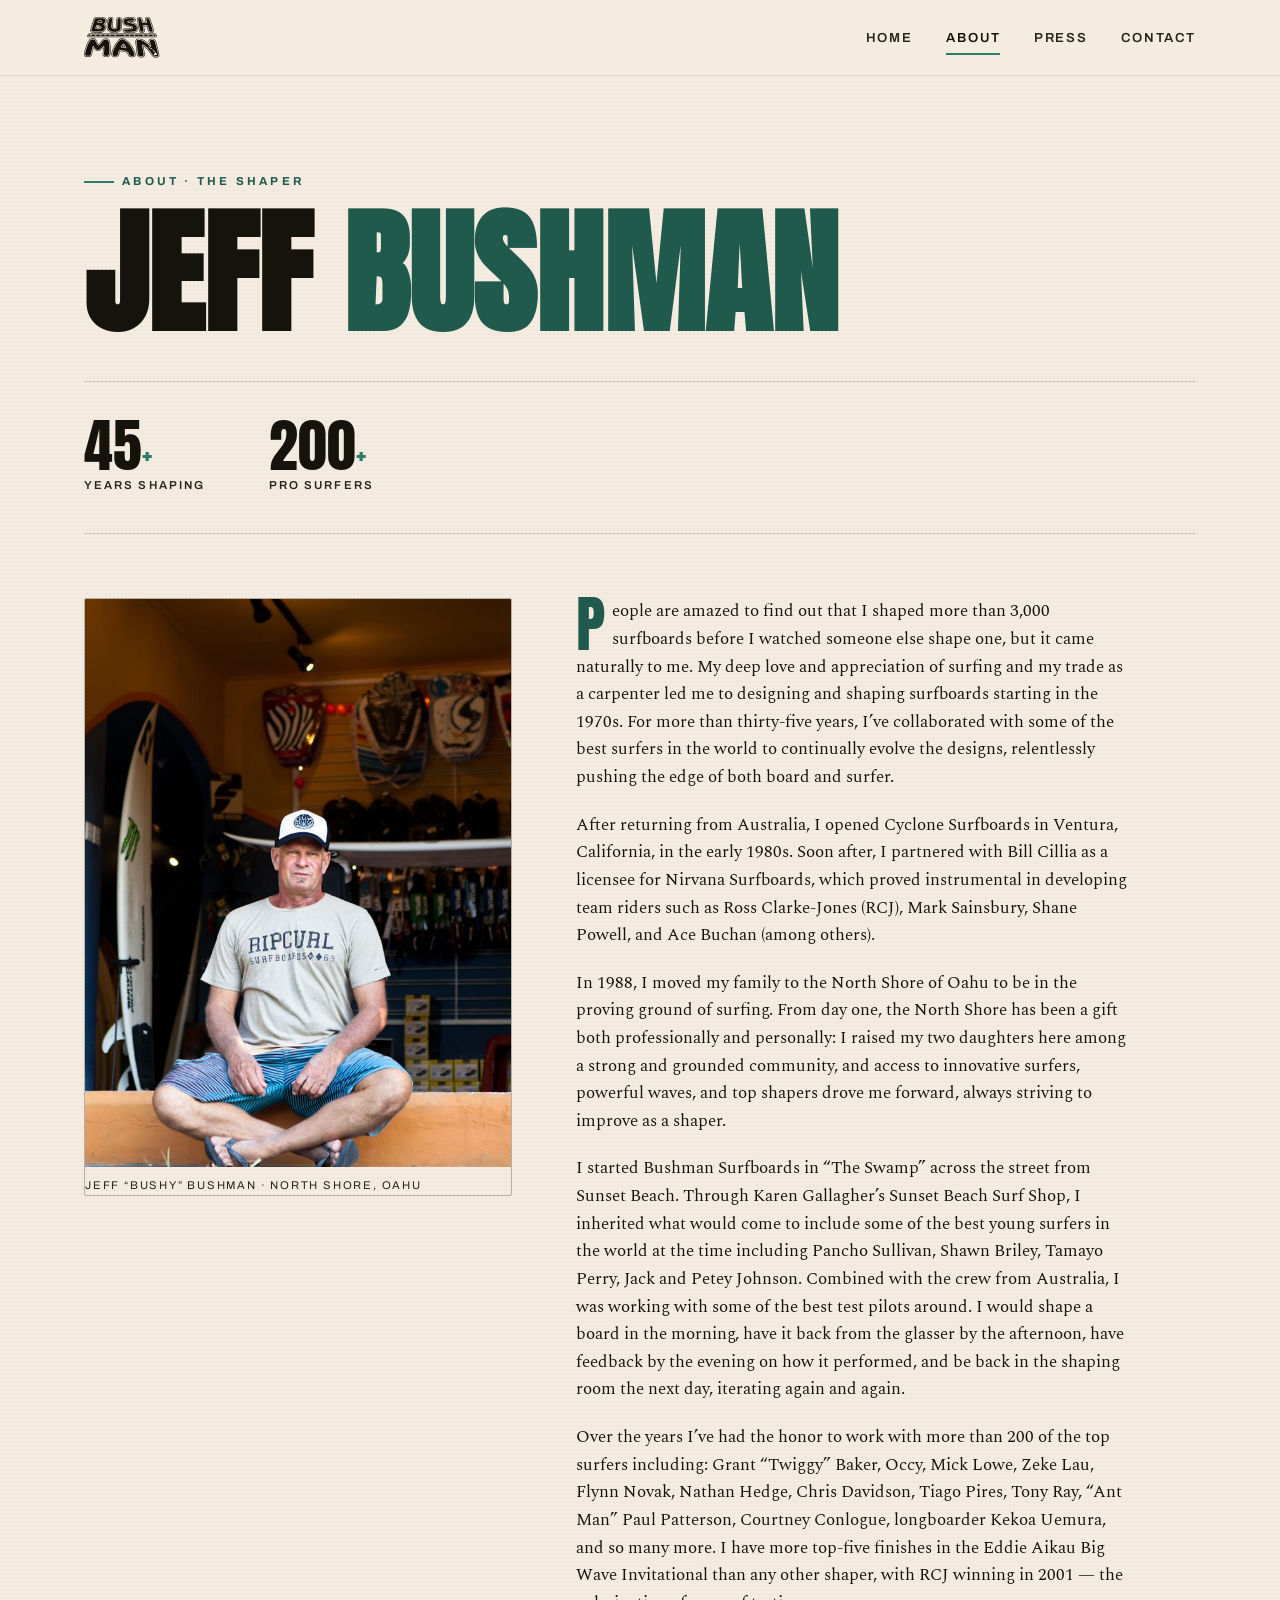
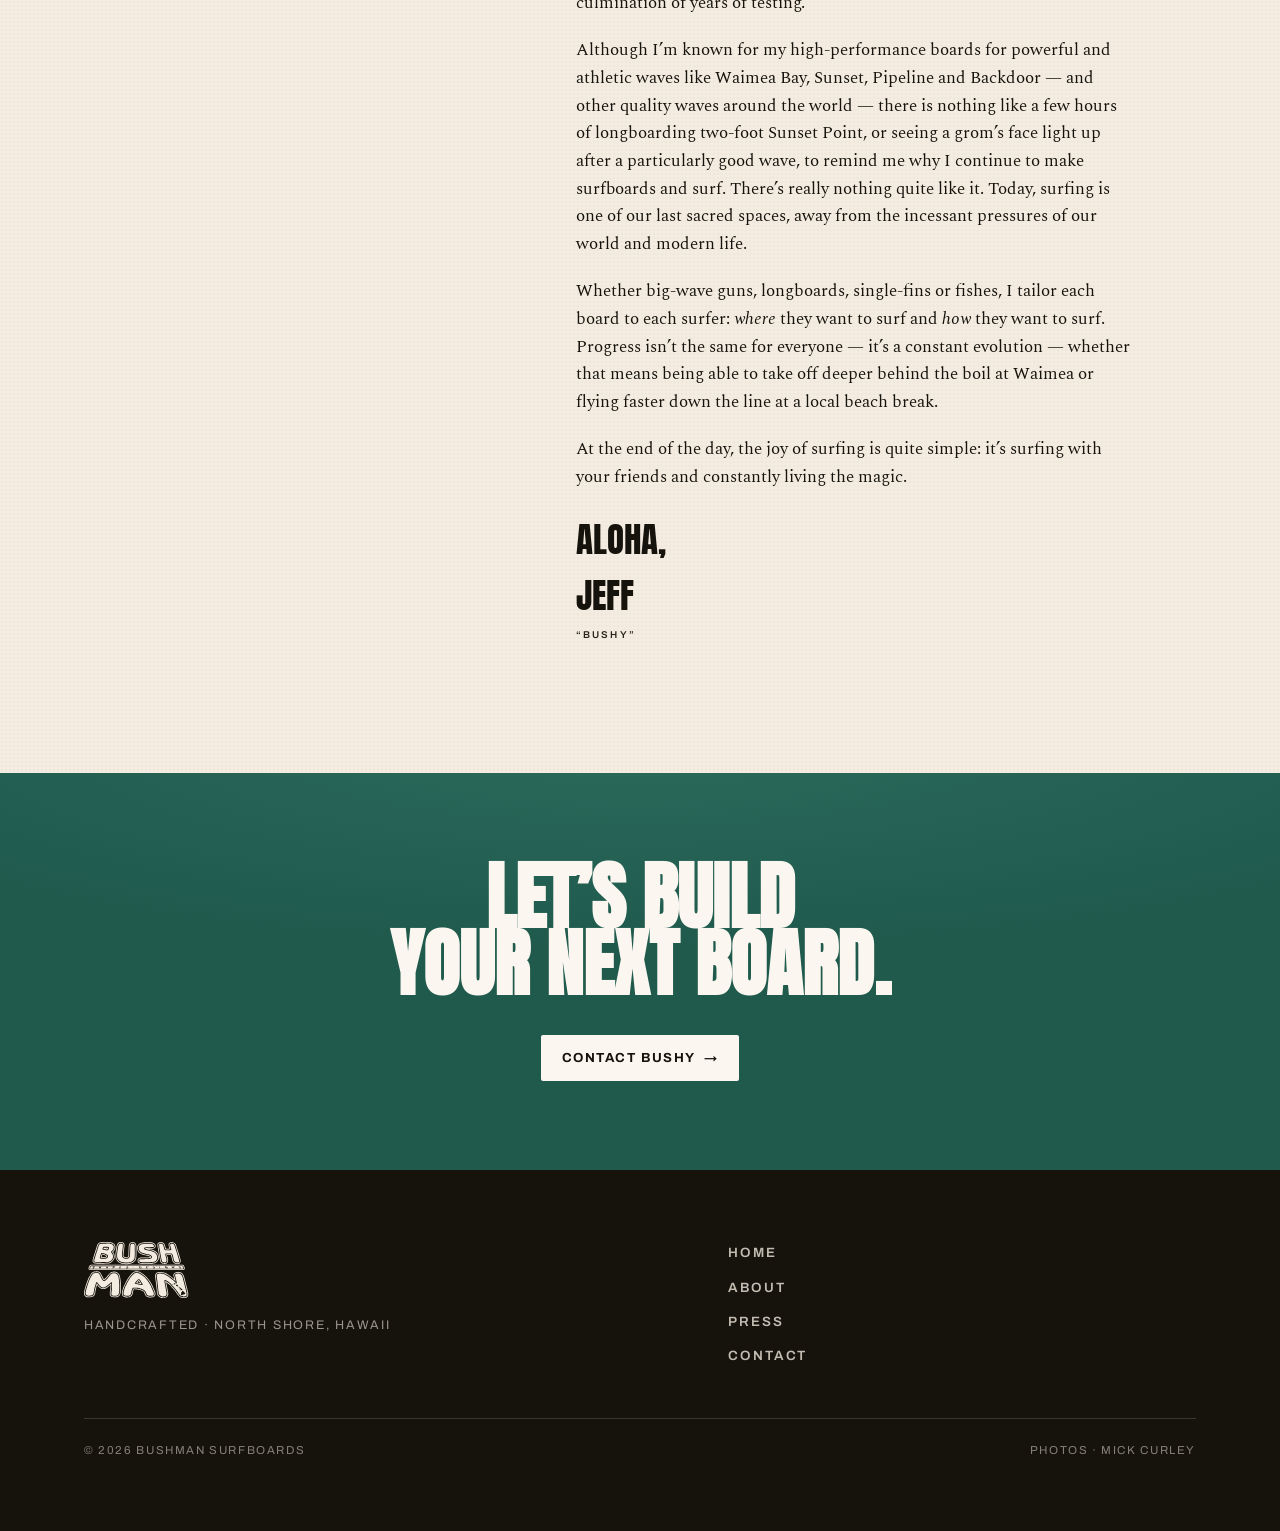
==== commit 7e461fcd: "small updates" ====
--- a/about/index.html
+++ b/about/index.html
@@ -1,113 +1,240 @@
-<!DOCTYPE html>
+<!doctype html>
 <html lang="en">
-<head>
-<meta charset="utf-8">
-<meta name="viewport" content="width=device-width, initial-scale=1">
-<title>About — Bushman Surfboards</title>
-<meta name="description" content="Master shaper Jeff Bushman on shaping more than 3,000 boards before watching anyone else, the move to Hawaii's North Shore in 1988, and four decades of collaboration with the world's best surfers.">
-<link rel="canonical" href="https://bushmansurfboards.com/about/">
-<meta name="theme-color" content="#16130d">
-<meta property="og:type" content="website">
-<meta property="og:site_name" content="Bushman Surfboards">
-<meta property="og:title" content="About — Bushman Surfboards">
-<meta property="og:url" content="https://bushmansurfboards.com/about/">
-<meta property="og:image" content="/assets/img/about_bushman.jpg">
-<link rel="preconnect" href="https://fonts.googleapis.com">
-<link rel="preconnect" href="https://fonts.gstatic.com" crossorigin>
-<link rel="stylesheet" href="https://fonts.googleapis.com/css2?family=Anton&family=Spectral:ital,wght@0,300;0,400;0,500;0,600;1,400;1,500&family=Archivo:wght@500;600;700&display=swap">
-<link rel="icon" href="/assets/img/logo-ink.svg" type="image/svg+xml">
-<link rel="stylesheet" href="/assets/css/style.css">
-</head>
-<body>
-
-<header class="site-head">
-  <div class="wrap head-inner">
-    <a class="brand" href="/" aria-label="Bushman Surfboards — home">
-      <img class="mark" src="/assets/img/logo-ink.svg" alt="Bushman Shapes Designs" width="78" height="42">
-    </a>
-    <button class="nav-toggle" aria-label="Menu" aria-controls="primary-nav" aria-expanded="false">
-      <span></span><span></span><span></span>
-    </button>
-    <nav class="nav" id="primary-nav">
-      <a href="/">Home</a>
-      <a href="/about/" aria-current="page">About</a>
-      <a href="/press/">Press</a>
-      <a href="/contact/">Contact</a>
-    </nav>
-  </div>
-</header>
-
-<main>
-  <section class="wrap page-head">
-    <span class="eyebrow">About · The Shaper</span>
-    <h1>Jeff <span class="thin">Bushman</span></h1>
-  </section>
-
-  <section class="wrap">
-    <div class="about-stats reveal">
-      <div class="s"><div class="n">40<span class="u">+</span></div><div class="l">Years Shaping</div></div>
-      <div class="s"><div class="n">200<span class="u">+</span></div><div class="l">Pro Surfers</div></div>
-    </div>
-  </section>
-
-  <section class="wrap pad-sm" style="padding-top:0">
-    <div class="about-grid">
-      <figure class="about-portrait reveal">
-        <img src="/assets/img/about_bushman.jpg" alt="Jeff Bushman at the surf shop, North Shore, Hawaii" loading="lazy">
-        <figcaption>Jeff “Bushy” Bushman · North Shore, Oahu</figcaption>
-      </figure>
-
-      <div class="about-body reveal">
-        <p>People are amazed to find out that I shaped more than 3,000 surfboards before I watched someone else shape one, but it came naturally to me. My deep love and appreciation of surfing and my trade as a carpenter led me to designing and shaping surfboards starting in the 1970s. For more than thirty-five years, I’ve collaborated with some of the best surfers in the world to continually evolve the designs, relentlessly pushing the edge of both board and surfer.</p>
-
-        <p>After returning from Australia, I opened Cyclone Surfboards in Ventura, California, in the early 1980s. Soon after, I partnered with Bill Cillia as a licensee for Nirvana Surfboards, which proved instrumental in developing team riders such as Ross Clarke-Jones (RCJ), Mark Sainsbury, Shane Powell, and Ace Buchan (among others).</p>
-
-        <p>In 1988, I moved my family to the North Shore of Oahu to be in the proving ground of surfing. From day one, the North Shore has been a gift both professionally and personally: I raised my two daughters here among a strong and grounded community, and access to innovative surfers, powerful waves, and top shapers drove me forward, always striving to improve as a shaper.</p>
-
-        <p>I started Bushman Surfboards in “The Swamp” across the street from Sunset Beach. Through Karen Gallagher’s Sunset Beach Surf Shop, I inherited what would come to include some of the best young surfers in the world at the time including Pancho Sullivan, Shawn Briley, Tamayo Perry, Jack and Petey Johnson. Combined with the crew from Australia, I was working with some of the best test pilots around. I would shape a board in the morning, have it back from the glasser by the afternoon, have feedback by the evening on how it performed, and be back in the shaping room the next day, iterating again and again.</p>
-
-        <p>Over the years I’ve had the honor to work with more than 200 of the top surfers including: Grant “Twiggy” Baker, Occy, Mick Lowe, Zeke Lau, Flynn Novak, Nathan Hedge, Chris Davidson, Tiago Pires, Tony Ray, “Ant Man” Paul Patterson, Courtney Conlogue, longboarder Kekoa Uemura, and so many more. I have more top-five finishes in the Eddie Aikau Big Wave Invitational than any other shaper, with RCJ winning in 2001 — the culmination of years of testing.</p>
-
-        <p>Although I’m known for my high-performance boards for powerful and athletic waves like Waimea Bay, Sunset, Pipeline and Backdoor — and other quality waves around the world — there is nothing like a few hours of longboarding two-foot Sunset Point, or seeing a grom’s face light up after a particularly good wave, to remind me why I continue to make surfboards and surf. There’s really nothing quite like it. Today, surfing is one of our last sacred spaces, away from the incessant pressures of our world and modern life.</p>
-
-        <p>Whether big-wave guns, longboards, single-fins or fishes, I tailor each board to each surfer: <em>where</em> they want to surf and <em>how</em> they want to surf. Progress isn’t the same for everyone — it’s a constant evolution — whether that means being able to take off deeper behind the boil at Waimea or flying faster down the line at a local beach break.</p>
-
-        <p>At the end of the day, the joy of surfing is quite simple: it’s surfing with your friends and constantly living the magic.</p>
-
-        <p class="sign">Aloha,<br>Jeff <small>“Bushy”</small></p>
-      </div>
-    </div>
-  </section>
-
-  <section class="cta-band pad-sm">
-    <div class="wrap">
-      <h2 class="reveal">Let’s build<br>your next board.</h2>
-      <a class="btn btn-foam reveal" href="/contact/">Contact Bushy <span class="arrow">→</span></a>
-    </div>
-  </section>
-</main>
-
-<footer class="site-foot">
-  <div class="wrap">
-    <div class="foot-grid">
-      <div>
-        <img class="mark" src="/assets/img/logo-paper.svg" alt="Bushman Shapes Designs" width="108" height="58">
-        <p class="foot-tag">Handcrafted · North Shore, Hawaii</p>
-      </div>
-      <nav class="foot-nav" aria-label="Footer">
-        <a href="/">Home</a>
-        <a href="/about/">About</a>
-        <a href="/press/">Press</a>
-        <a href="/contact/">Contact</a>
-      </nav>
-    </div>
-    <div class="foot-bar">
-      <span>© <span id="year">2026</span> Bushman Surfboards</span>
-      <span>Photos · Mick Curley</span>
-    </div>
-  </div>
-</footer>
-
-<script src="/assets/js/main.js" defer></script>
-</body>
+    <head>
+        <meta charset="utf-8" />
+        <meta name="viewport" content="width=device-width, initial-scale=1" />
+        <title>About — Bushman Surfboards</title>
+        <meta
+            name="description"
+            content="Master shaper Jeff Bushman on shaping more than 3,000 boards before watching anyone else, the move to Hawaii's North Shore in 1988, and four decades of collaboration with the world's best surfers."
+        />
+        <link rel="canonical" href="https://bushmansurfboards.com/about/" />
+        <meta name="theme-color" content="#16130d" />
+        <meta property="og:type" content="website" />
+        <meta property="og:site_name" content="Bushman Surfboards" />
+        <meta property="og:title" content="About — Bushman Surfboards" />
+        <meta
+            property="og:url"
+            content="https://bushmansurfboards.com/about/"
+        />
+        <meta property="og:image" content="/assets/img/about_bushman.jpg" />
+        <link rel="preconnect" href="https://fonts.googleapis.com" />
+        <link rel="preconnect" href="https://fonts.gstatic.com" crossorigin />
+        <link
+            rel="stylesheet"
+            href="https://fonts.googleapis.com/css2?family=Anton&family=Spectral:ital,wght@0,300;0,400;0,500;0,600;1,400;1,500&family=Archivo:wght@500;600;700&display=swap"
+        />
+        <link rel="icon" href="/assets/img/logo-ink.svg" type="image/svg+xml" />
+        <link rel="stylesheet" href="/assets/css/style.css" />
+    </head>
+    <body>
+        <header class="site-head">
+            <div class="wrap head-inner">
+                <a
+                    class="brand"
+                    href="/"
+                    aria-label="Bushman Surfboards — home"
+                >
+                    <img
+                        class="mark"
+                        src="/assets/img/logo-ink.svg"
+                        alt="Bushman Shapes Designs"
+                        width="78"
+                        height="42"
+                    />
+                </a>
+                <button
+                    class="nav-toggle"
+                    aria-label="Menu"
+                    aria-controls="primary-nav"
+                    aria-expanded="false"
+                >
+                    <span></span><span></span><span></span>
+                </button>
+                <nav class="nav" id="primary-nav">
+                    <a href="/">Home</a>
+                    <a href="/about/" aria-current="page">About</a>
+                    <a href="/press/">Press</a>
+                    <a href="/contact/">Contact</a>
+                </nav>
+            </div>
+        </header>
+
+        <main>
+            <section class="wrap page-head">
+                <span class="eyebrow">About · The Shaper</span>
+                <h1>Jeff <span class="thin">Bushman</span></h1>
+            </section>
+
+            <section class="wrap">
+                <div class="about-stats reveal">
+                    <div class="s">
+                        <div class="n">45<span class="u">+</span></div>
+                        <div class="l">Years Shaping</div>
+                    </div>
+                    <div class="s">
+                        <div class="n">200<span class="u">+</span></div>
+                        <div class="l">Pro Surfers</div>
+                    </div>
+                </div>
+            </section>
+
+            <section class="wrap pad-sm" style="padding-top: 0">
+                <div class="about-grid">
+                    <figure class="about-portrait reveal">
+                        <img
+                            src="/assets/img/about_bushman.jpg"
+                            alt="Jeff Bushman at the surf shop, North Shore, Hawaii"
+                            loading="lazy"
+                        />
+                        <figcaption>
+                            Jeff “Bushy” Bushman · North Shore, Oahu
+                        </figcaption>
+                    </figure>
+
+                    <div class="about-body reveal">
+                        <p>
+                            People are amazed to find out that I shaped more
+                            than 3,000 surfboards before I watched someone else
+                            shape one, but it came naturally to me. My deep love
+                            and appreciation of surfing and my trade as a
+                            carpenter led me to designing and shaping surfboards
+                            starting in the 1970s. For more than thirty-five
+                            years, I’ve collaborated with some of the best
+                            surfers in the world to continually evolve the
+                            designs, relentlessly pushing the edge of both board
+                            and surfer.
+                        </p>
+
+                        <p>
+                            After returning from Australia, I opened Cyclone
+                            Surfboards in Ventura, California, in the early
+                            1980s. Soon after, I partnered with Bill Cillia as a
+                            licensee for Nirvana Surfboards, which proved
+                            instrumental in developing team riders such as Ross
+                            Clarke-Jones (RCJ), Mark Sainsbury, Shane Powell,
+                            and Ace Buchan (among others).
+                        </p>
+
+                        <p>
+                            In 1988, I moved my family to the North Shore of
+                            Oahu to be in the proving ground of surfing. From
+                            day one, the North Shore has been a gift both
+                            professionally and personally: I raised my two
+                            daughters here among a strong and grounded
+                            community, and access to innovative surfers,
+                            powerful waves, and top shapers drove me forward,
+                            always striving to improve as a shaper.
+                        </p>
+
+                        <p>
+                            I started Bushman Surfboards in “The Swamp” across
+                            the street from Sunset Beach. Through Karen
+                            Gallagher’s Sunset Beach Surf Shop, I inherited what
+                            would come to include some of the best young surfers
+                            in the world at the time including Pancho Sullivan,
+                            Shawn Briley, Tamayo Perry, Jack and Petey Johnson.
+                            Combined with the crew from Australia, I was working
+                            with some of the best test pilots around. I would
+                            shape a board in the morning, have it back from the
+                            glasser by the afternoon, have feedback by the
+                            evening on how it performed, and be back in the
+                            shaping room the next day, iterating again and
+                            again.
+                        </p>
+
+                        <p>
+                            Over the years I’ve had the honor to work with more
+                            than 200 of the top surfers including: Grant
+                            “Twiggy” Baker, Occy, Mick Lowe, Zeke Lau, Flynn
+                            Novak, Nathan Hedge, Chris Davidson, Tiago Pires,
+                            Tony Ray, “Ant Man” Paul Patterson, Courtney
+                            Conlogue, longboarder Kekoa Uemura, and so many
+                            more. I have more top-five finishes in the Eddie
+                            Aikau Big Wave Invitational than any other shaper,
+                            with RCJ winning in 2001 — the culmination of years
+                            of testing.
+                        </p>
+
+                        <p>
+                            Although I’m known for my high-performance boards
+                            for powerful and athletic waves like Waimea Bay,
+                            Sunset, Pipeline and Backdoor — and other quality
+                            waves around the world — there is nothing like a few
+                            hours of longboarding two-foot Sunset Point, or
+                            seeing a grom’s face light up after a particularly
+                            good wave, to remind me why I continue to make
+                            surfboards and surf. There’s really nothing quite
+                            like it. Today, surfing is one of our last sacred
+                            spaces, away from the incessant pressures of our
+                            world and modern life.
+                        </p>
+
+                        <p>
+                            Whether big-wave guns, longboards, single-fins or
+                            fishes, I tailor each board to each surfer:
+                            <em>where</em> they want to surf and
+                            <em>how</em> they want to surf. Progress isn’t the
+                            same for everyone — it’s a constant evolution —
+                            whether that means being able to take off deeper
+                            behind the boil at Waimea or flying faster down the
+                            line at a local beach break.
+                        </p>
+
+                        <p>
+                            At the end of the day, the joy of surfing is quite
+                            simple: it’s surfing with your friends and
+                            constantly living the magic.
+                        </p>
+
+                        <p class="sign">
+                            Aloha,<br />Jeff <small>“Bushy”</small>
+                        </p>
+                    </div>
+                </div>
+            </section>
+
+            <section class="cta-band pad-sm">
+                <div class="wrap">
+                    <h2 class="reveal">Let’s build<br />your next board.</h2>
+                    <a class="btn btn-foam reveal" href="/contact/"
+                        >Contact Bushy <span class="arrow">→</span></a
+                    >
+                </div>
+            </section>
+        </main>
+
+        <footer class="site-foot">
+            <div class="wrap">
+                <div class="foot-grid">
+                    <div>
+                        <img
+                            class="mark"
+                            src="/assets/img/logo-paper.svg"
+                            alt="Bushman Shapes Designs"
+                            width="108"
+                            height="58"
+                        />
+                        <p class="foot-tag">
+                            Handcrafted · North Shore, Hawaii
+                        </p>
+                    </div>
+                    <nav class="foot-nav" aria-label="Footer">
+                        <a href="/">Home</a>
+                        <a href="/about/">About</a>
+                        <a href="/press/">Press</a>
+                        <a href="/contact/">Contact</a>
+                    </nav>
+                </div>
+                <div class="foot-bar">
+                    <span
+                        >© <span id="year">2026</span> Bushman Surfboards</span
+                    >
+                    <span>Photos · Mick Curley</span>
+                </div>
+            </div>
+        </footer>
+
+        <script src="/assets/js/main.js" defer></script>
+    </body>
 </html>
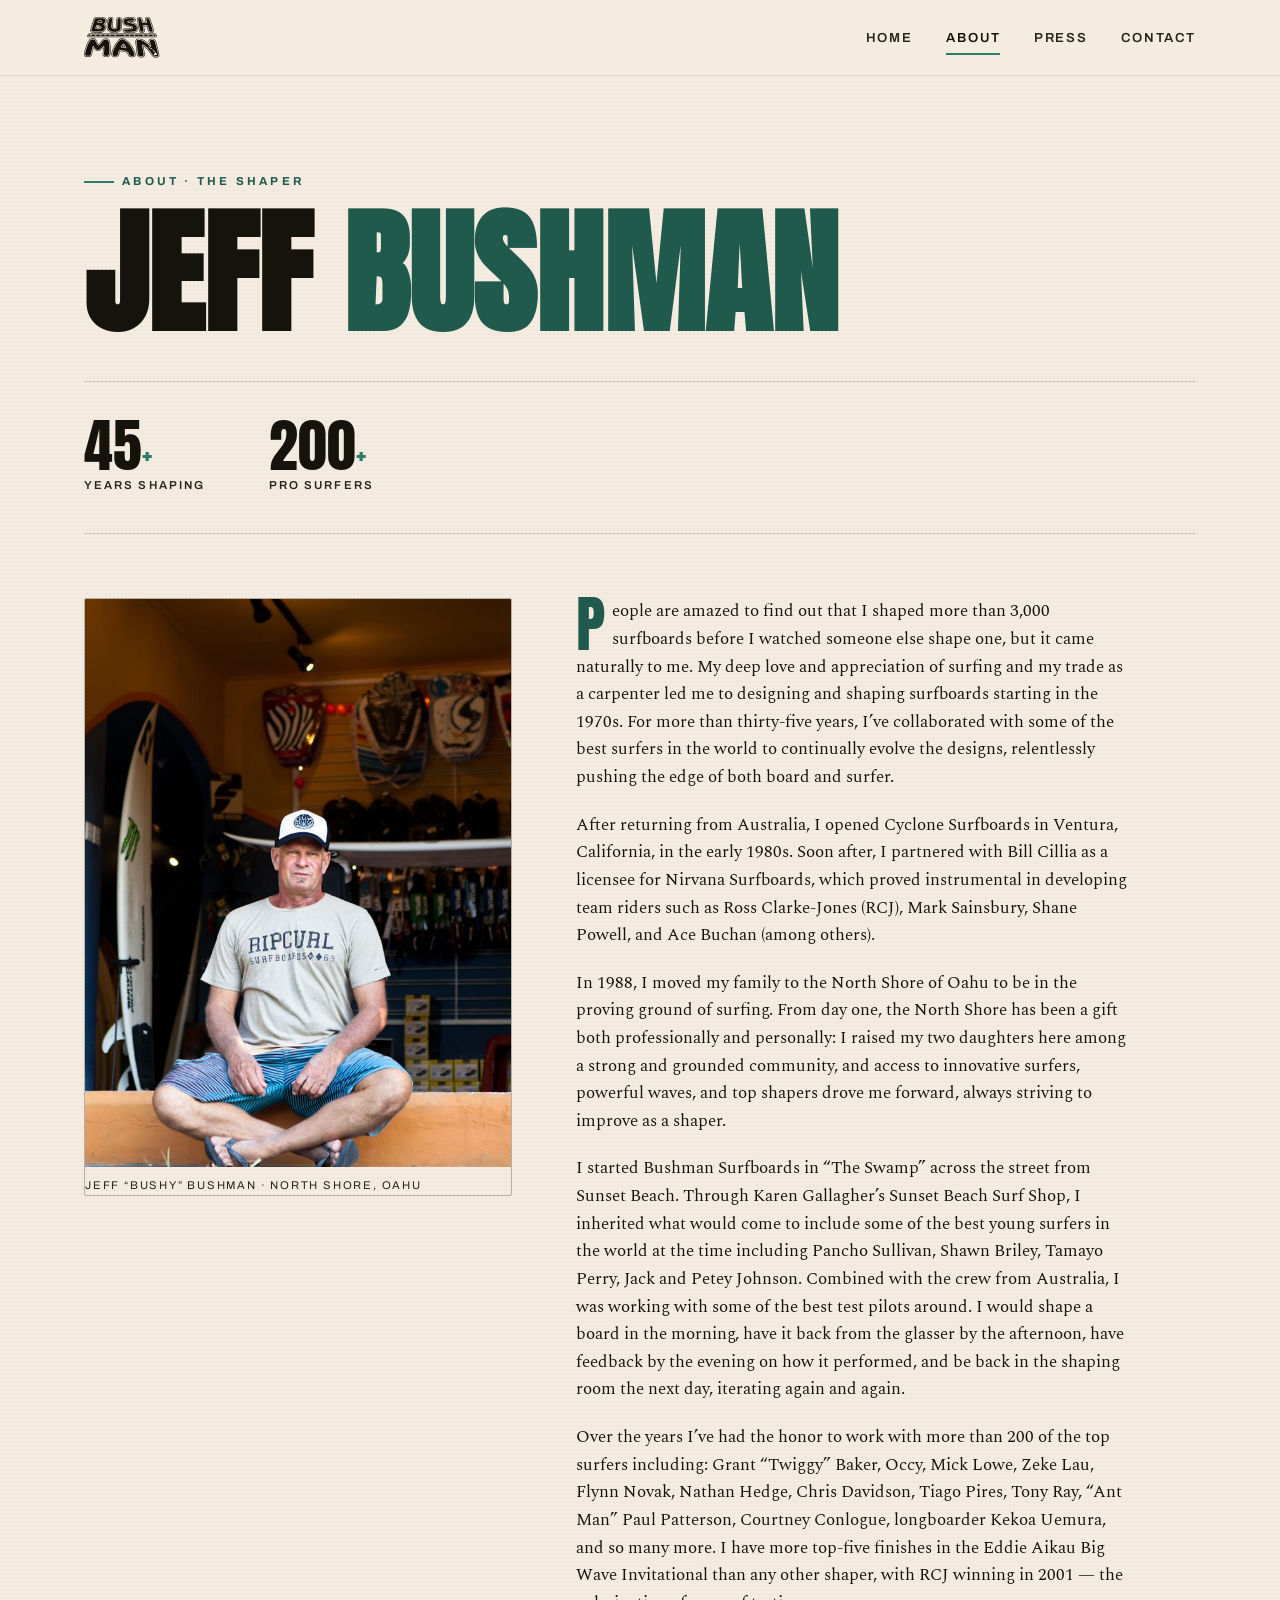
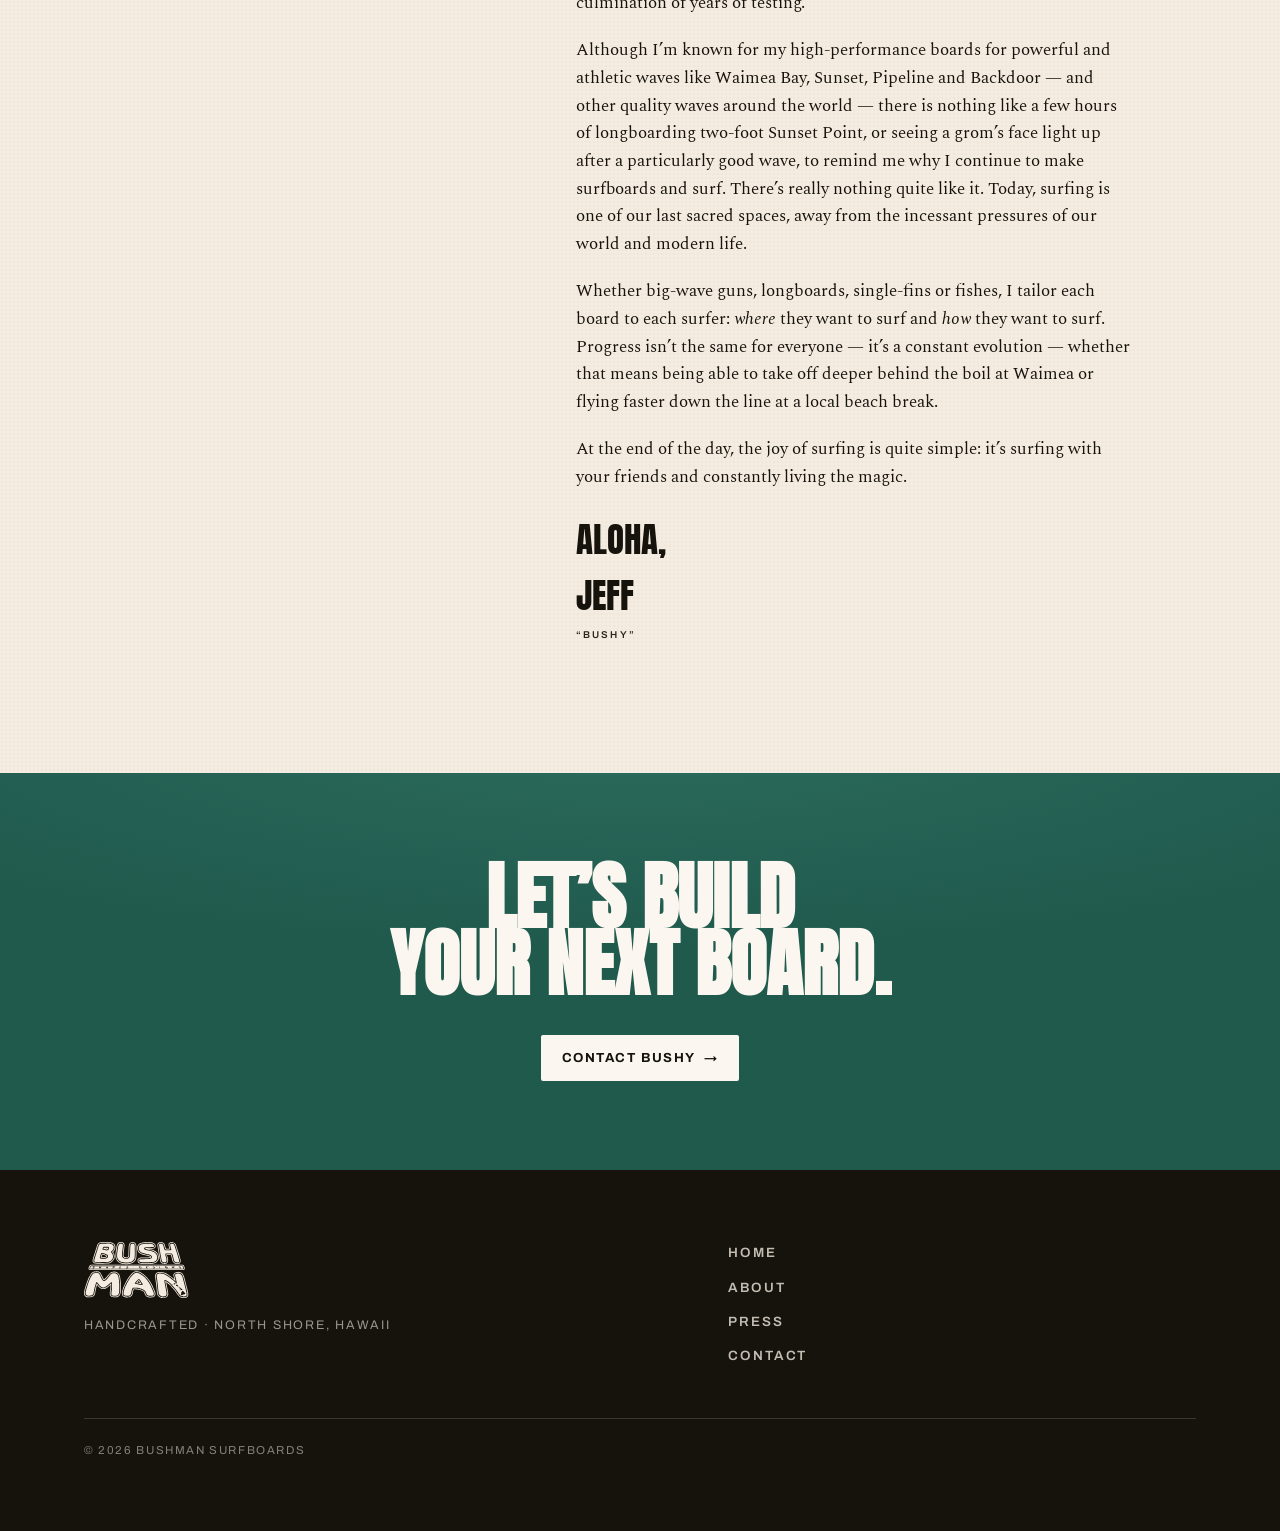
==== commit c88612e2: "Remove Mick Curley photo credit from footers Co-Authored-By: Claude Opus 4.8 <noreply@anthropic.com>" ====
--- a/about/index.html
+++ b/about/index.html
@@ -230,7 +230,6 @@
                     <span
                         >© <span id="year">2026</span> Bushman Surfboards</span
                     >
-                    <span>Photos · Mick Curley</span>
                 </div>
             </div>
         </footer>
